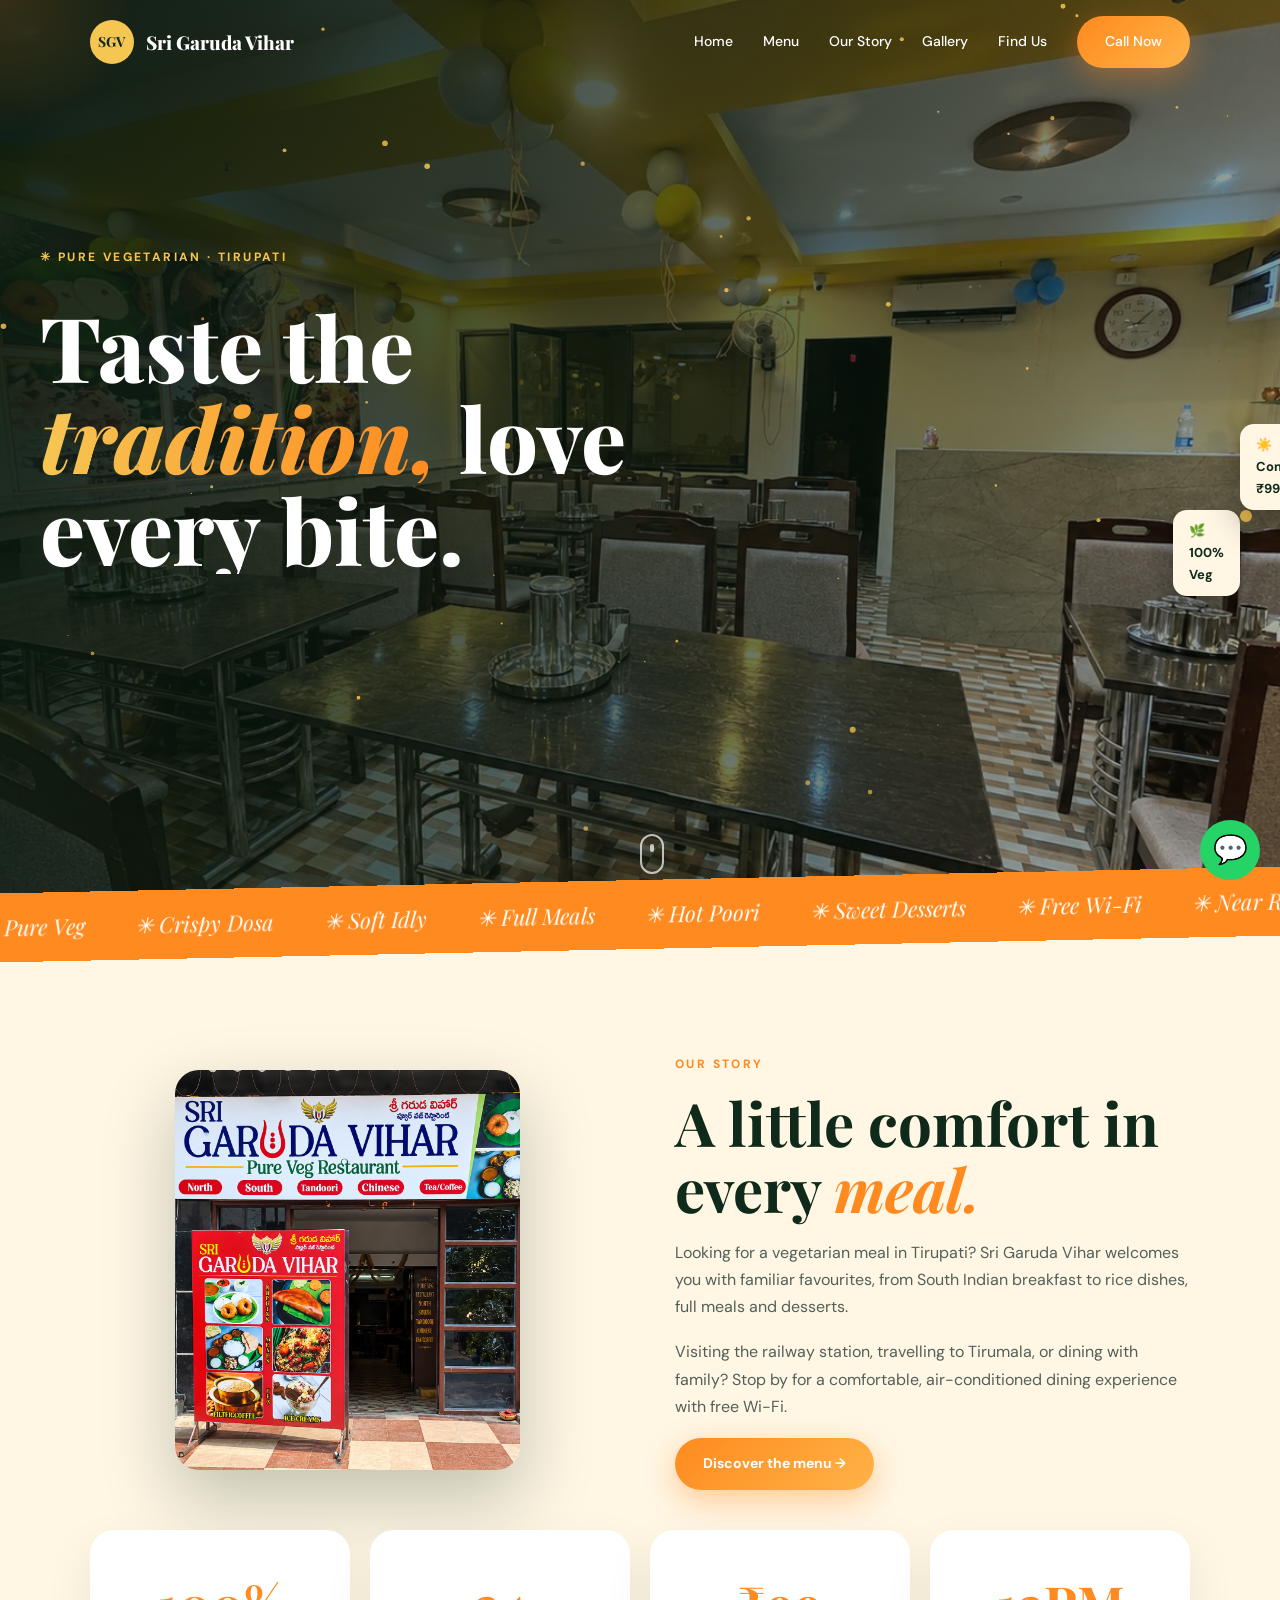
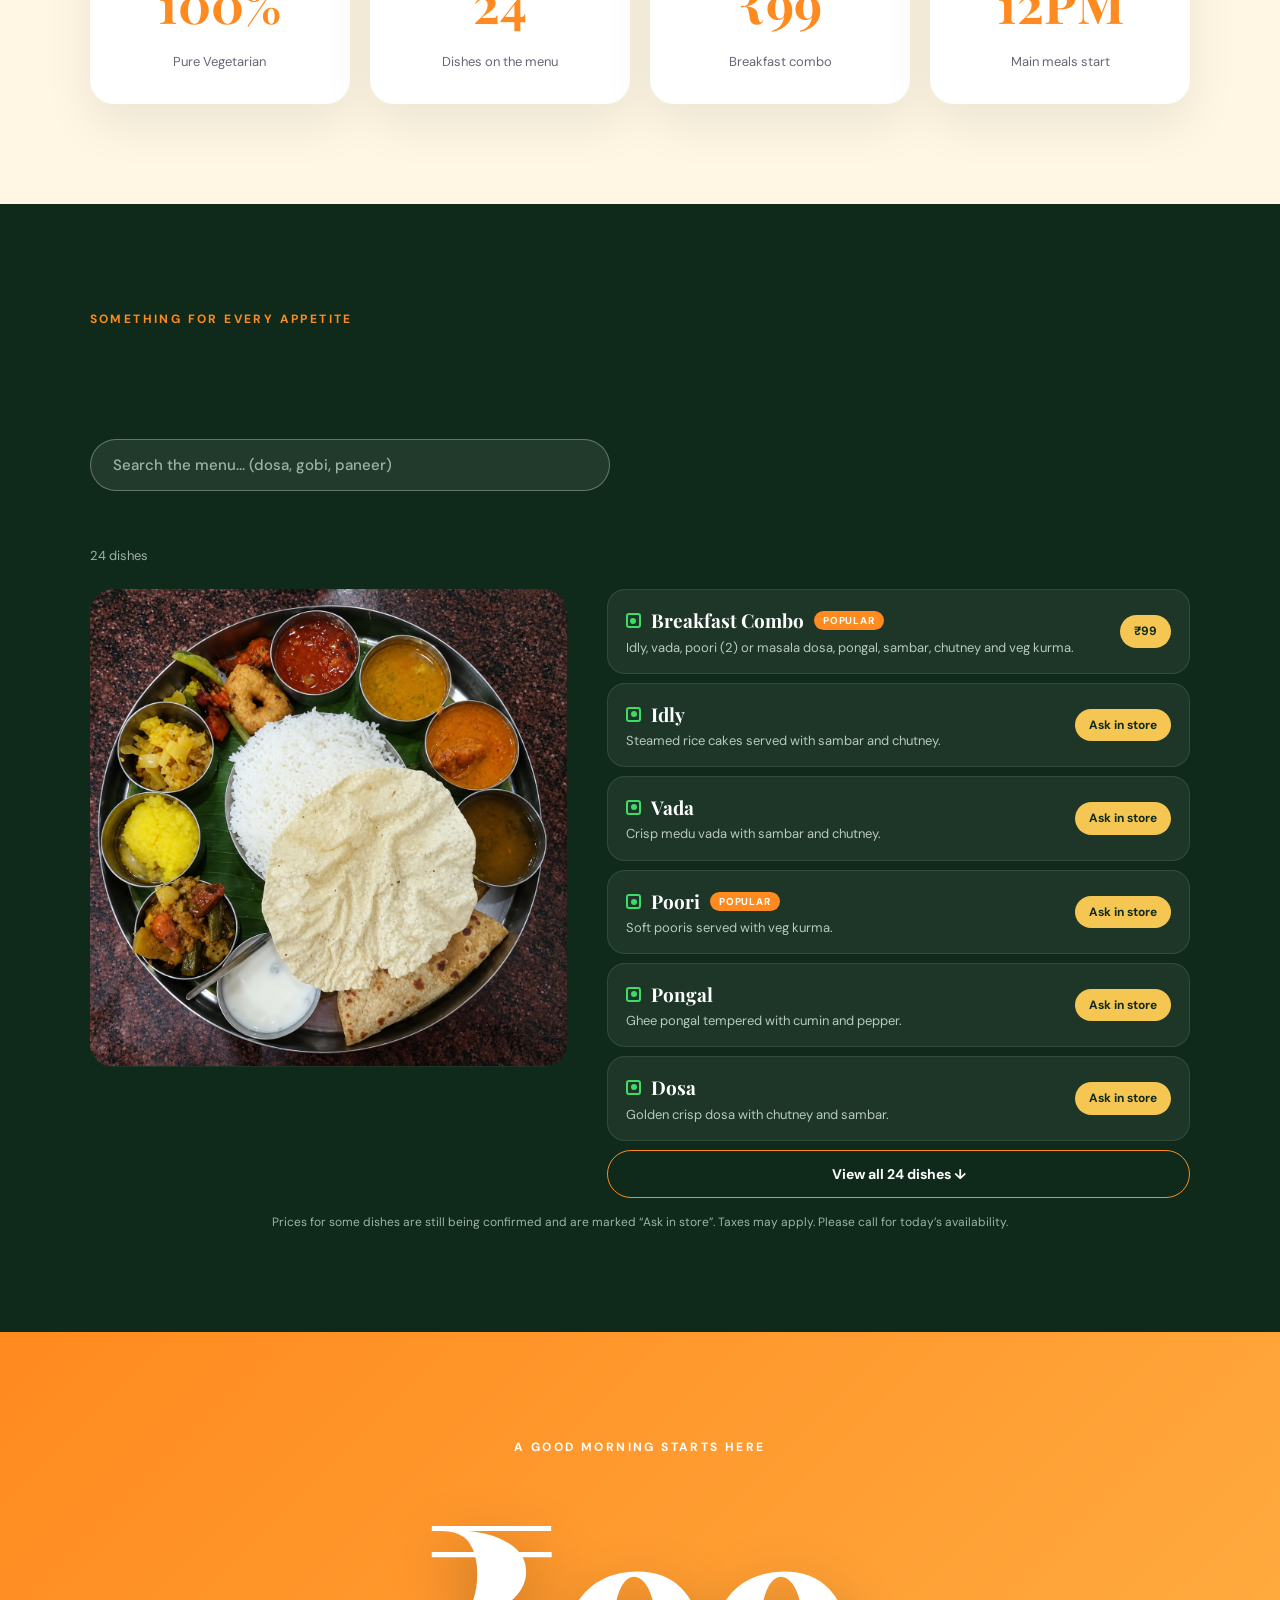
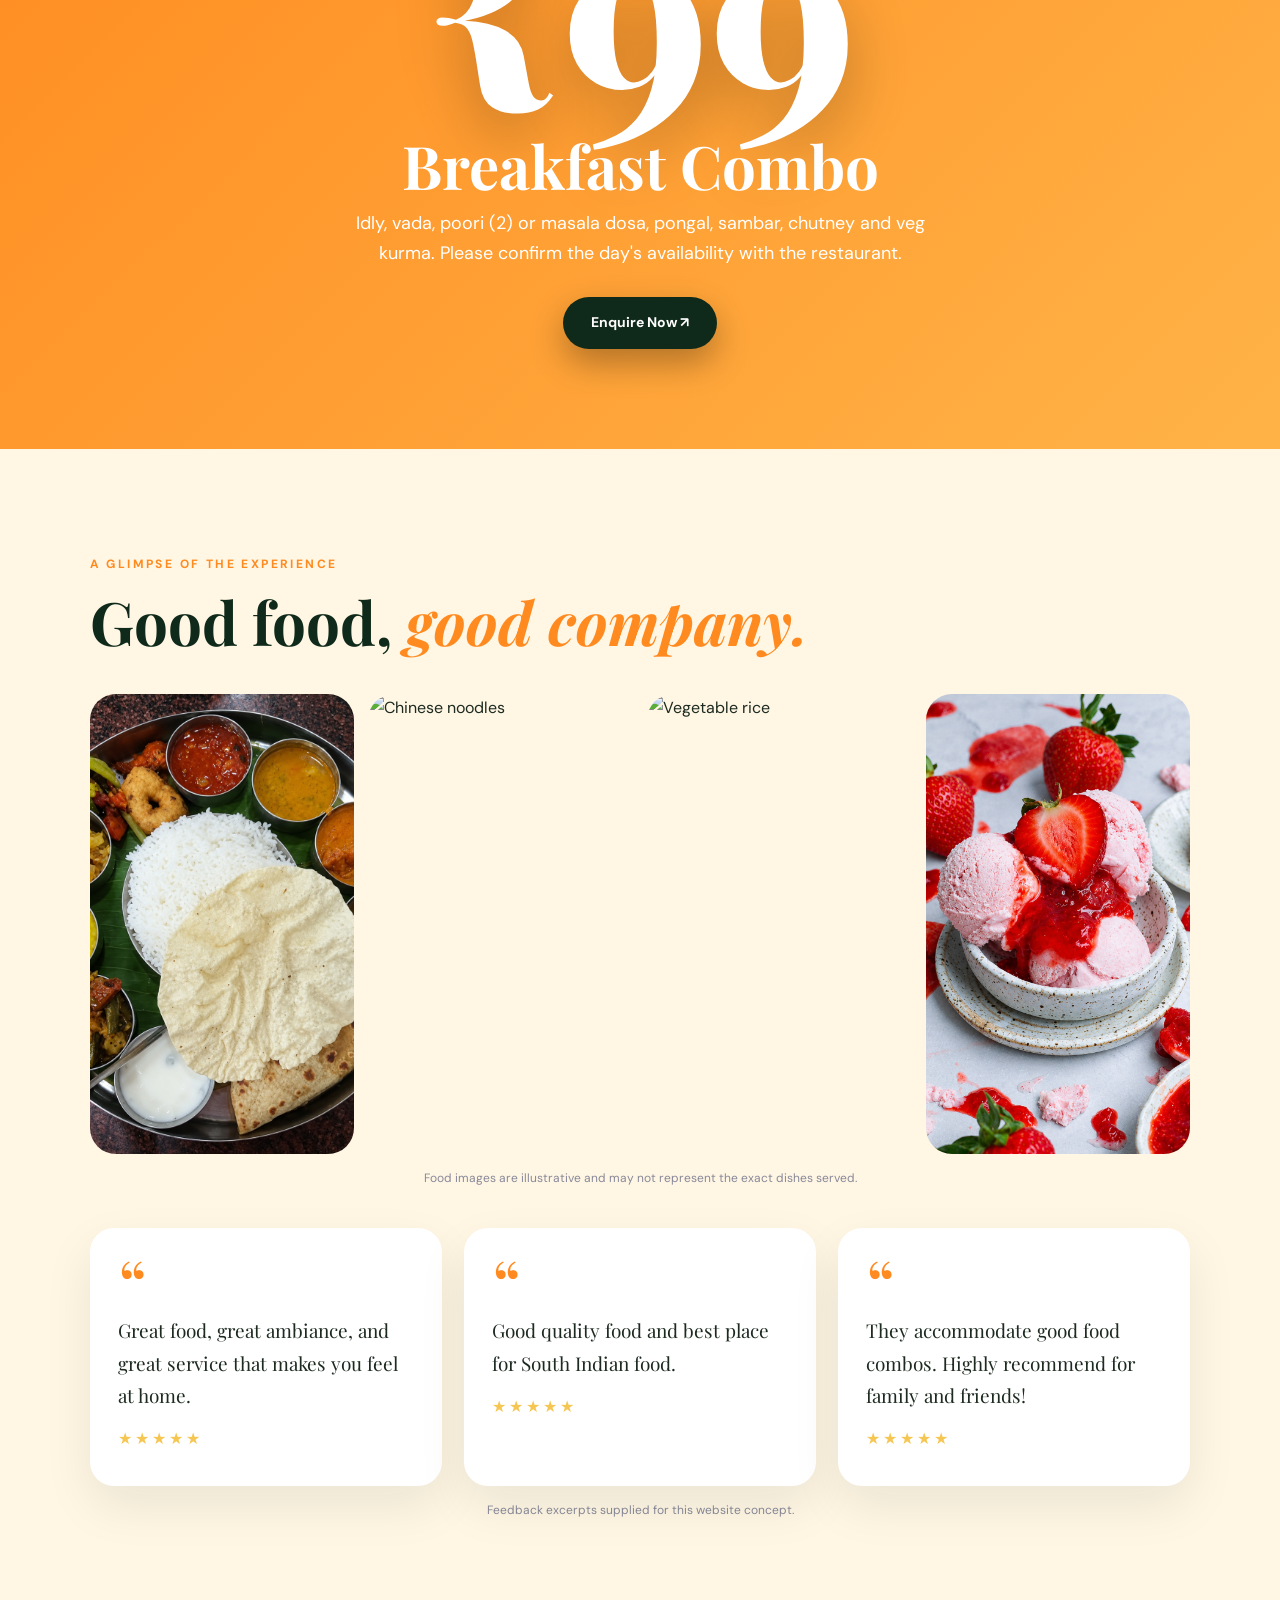
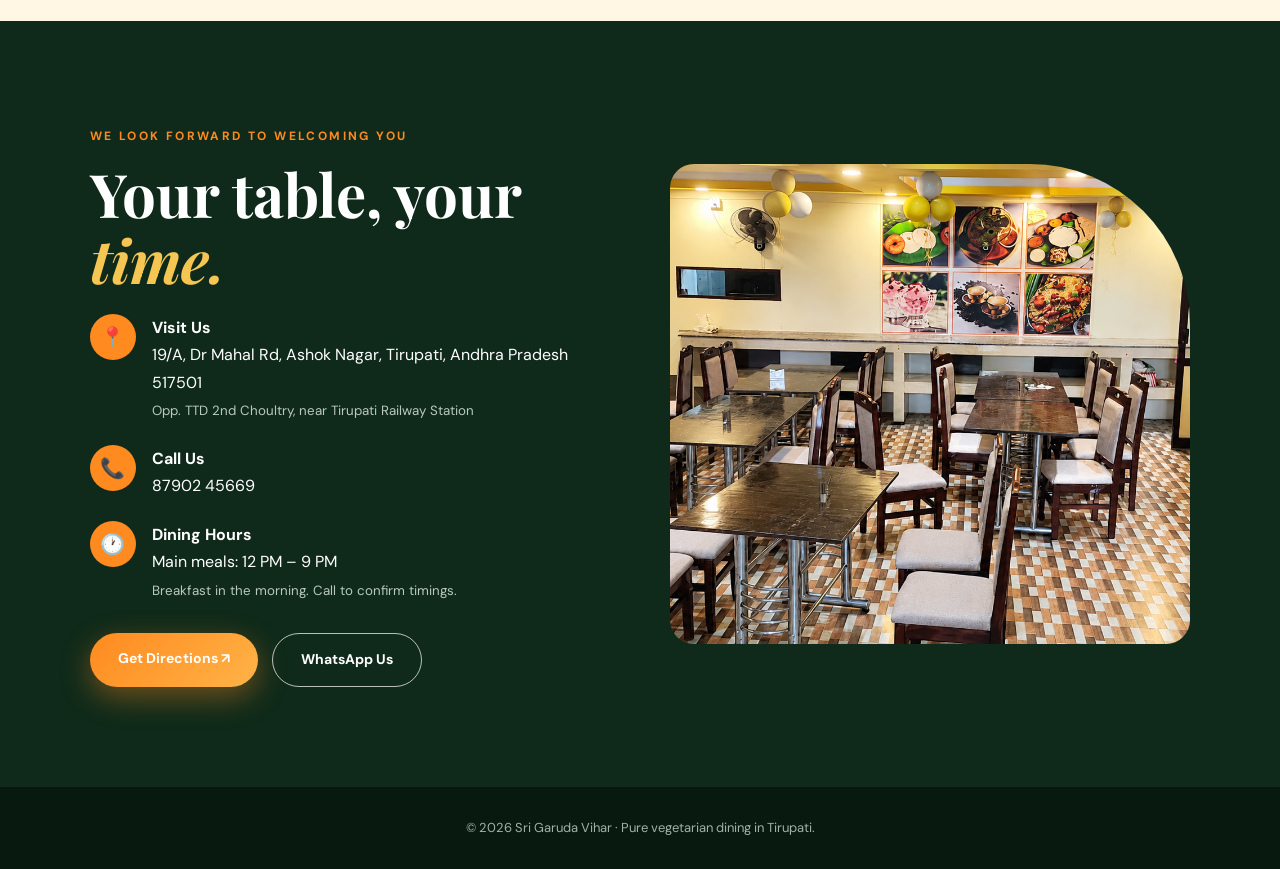
==== index.html @ dab98b39 "Add Sri Garuda Vihar website" ====
<!DOCTYPE html>
<html lang="en">
<head>
<meta charset="UTF-8">
<meta name="viewport" content="width=device-width, initial-scale=1.0">
<meta name="theme-color" content="#0f2a1a">
<title>Sri Garuda Vihar | Pure Veg Restaurant in Tirupati</title>
<meta name="description" content="Sri Garuda Vihar, a pure vegetarian restaurant near Tirupati Railway Station. South Indian breakfast, meals, rice, Chinese dishes and desserts.">
<link rel="preconnect" href="https://fonts.googleapis.com">
<link rel="preconnect" href="https://fonts.gstatic.com" crossorigin>
<link href="https://fonts.googleapis.com/css2?family=DM+Sans:wght@400;500;700&family=Playfair+Display:ital,wght@0,600;0,800;1,600&display=swap" rel="stylesheet">
<style>
:root{--g:#0f2a1a;--g2:#1b4a2e;--s:#ff8a1f;--gold:#f6c653;--cream:#fff6e4;--ink:#1d2a20;--serif:"Playfair Display",Georgia,serif;--sans:"DM Sans",Arial,sans-serif}
*{box-sizing:border-box;margin:0}
html{scroll-behavior:smooth}
body{font-family:var(--sans);color:var(--ink);background:var(--cream);line-height:1.7;overflow-x:hidden}
img{display:block;width:100%;height:100%;object-fit:cover}
a{color:inherit;text-decoration:none}
section{padding:100px 7%}
.wrap{max-width:1200px;margin:auto}
h2{font-family:var(--serif);font-size:clamp(34px,5vw,60px);line-height:1.1;color:var(--g)}
h2 i{color:var(--s)}
.tag{display:inline-block;color:var(--s);font-weight:700;letter-spacing:.2em;font-size:12px;text-transform:uppercase;margin-bottom:14px}

/* preloader */
#pre{position:fixed;inset:0;z-index:9999;background:var(--g);display:grid;place-items:center;transition:transform .9s cubic-bezier(.7,0,.2,1)}
#pre.go{transform:translateY(-100%)}
.pre-in{text-align:center;color:var(--cream)}
.pre-mark{width:110px;height:110px;margin:auto;border-radius:50%;border:2px solid var(--gold);display:grid;place-items:center;font-family:var(--serif);font-size:34px;color:var(--gold);animation:spin-in 1.4s ease both}
.pre-in p{margin-top:18px;letter-spacing:.3em;font-size:12px;animation:up 1s .5s both}
@keyframes spin-in{from{transform:rotate(-200deg) scale(.2);opacity:0}}
@keyframes up{from{opacity:0;transform:translateY(20px)}}

/* progress, cursor glow */
#bar{position:fixed;top:0;left:0;height:4px;width:0;z-index:999;background:linear-gradient(90deg,var(--s),var(--gold))}
#glow{position:fixed;width:300px;height:300px;border-radius:50%;pointer-events:none;z-index:1;background:radial-gradient(circle,rgba(255,138,31,.16),transparent 65%);transform:translate(-50%,-50%);transition:opacity .3s}

/* nav */
nav{position:fixed;top:0;left:0;right:0;z-index:100;display:flex;justify-content:space-between;align-items:center;padding:16px 7%;transition:.4s}
nav.sc{background:rgba(15,42,26,.88);backdrop-filter:blur(16px);padding:10px 7%}
.logo{display:flex;align-items:center;gap:12px;color:#fff;font-family:var(--serif);font-weight:800;font-size:19px}
.logo b{width:44px;height:44px;border-radius:50%;background:var(--gold);color:var(--g);display:grid;place-items:center;font-size:14px}
.links{display:flex;gap:30px;align-items:center}
.links a{color:#fff;font-size:14px;font-weight:500;position:relative}
.links a:not(.cta)::after{content:"";position:absolute;left:0;bottom:-4px;height:2px;width:0;background:var(--gold);transition:.3s}
.links a:hover::after{width:100%}
.cta,.btn{display:inline-block;padding:14px 28px;border-radius:999px;background:linear-gradient(135deg,var(--s),#ffb347);color:#fff!important;font-weight:700;font-size:14px;box-shadow:0 10px 30px rgba(255,138,31,.4);transition:.3s}
.cta:hover,.btn:hover{transform:translateY(-3px) scale(1.04)}
.btn.o{background:transparent;border:1.5px solid rgba(255,255,255,.7);box-shadow:none}
#burger{display:none;background:none;border:0;color:#fff;font-size:28px;cursor:pointer}

/* hero */
.hero{position:relative;min-height:100vh;display:flex;align-items:center;padding-top:120px;color:#fff;overflow:hidden;background:url("images/hero2.jpg") center/cover;animation:zoom 24s ease-in-out infinite alternate}
@keyframes zoom{to{background-size:118%}}
.hero::before{content:"";position:absolute;inset:0;background:linear-gradient(105deg,rgba(8,24,14,.95),rgba(8,24,14,.6) 60%,rgba(8,24,14,.3))}
#sparks{position:absolute;inset:0;width:100%;height:100%}
.hero .wrap{position:relative;display:grid;grid-template-columns:1.2fr .8fr;gap:40px;align-items:center;width:100%}
.hero h1{font-family:var(--serif);font-size:clamp(46px,7vw,98px);line-height:1.02;font-weight:800;margin:18px 0 24px}
.hero h1 .w{display:inline-block;overflow:hidden;vertical-align:bottom}
.hero h1 .w span{display:inline-block;transform:translateY(110%);animation:rise .9s cubic-bezier(.2,.8,.2,1) forwards}
.hero h1 em{font-style:italic;background:linear-gradient(90deg,var(--gold),var(--s),var(--gold));background-size:200%;-webkit-background-clip:text;background-clip:text;color:transparent;animation:shim 4s linear infinite}
@keyframes rise{to{transform:none}}
@keyframes shim{to{background-position:200%}}
.hero p.d{max-width:520px;color:rgba(255,255,255,.88);font-size:18px;margin-bottom:34px;opacity:0;animation:up 1s 1.4s forwards}
.acts{display:flex;gap:14px;flex-wrap:wrap;opacity:0;animation:up 1s 1.7s forwards}
.plate{position:relative;aspect-ratio:1;max-width:420px;margin-left:auto;transition:transform .2s}
.plate .ph{position:absolute;inset:8%;border-radius:50%;overflow:hidden;border:6px solid var(--gold);box-shadow:0 40px 90px rgba(0,0,0,.55);animation:float 6s ease-in-out infinite}
.plate svg{position:absolute;inset:0;width:100%;height:100%;animation:rot 22s linear infinite}
.plate text{fill:var(--gold);font-size:11.5px;letter-spacing:4px;font-weight:700}
@keyframes rot{to{transform:rotate(360deg)}}
@keyframes float{50%{transform:translateY(-18px)}}
.chip{position:absolute;background:var(--cream);color:var(--g);padding:10px 16px;border-radius:14px;font-weight:700;font-size:13px;box-shadow:0 14px 34px rgba(0,0,0,.35);animation:float 5s ease-in-out infinite}
.scroll{position:absolute;bottom:26px;left:50%;width:24px;height:40px;border:2px solid #fff;border-radius:14px;opacity:.7}
.scroll::after{content:"";position:absolute;left:50%;top:8px;width:4px;height:8px;margin-left:-2px;border-radius:2px;background:#fff;animation:sd 1.6s infinite}
@keyframes sd{to{transform:translateY(14px);opacity:0}}

/* marquee */
.mq{background:var(--s);color:#fff;overflow:hidden;white-space:nowrap;padding:16px 0;font-family:var(--serif);font-style:italic;font-size:22px;transform:rotate(-1.2deg);margin:-20px -20px 0;position:relative;z-index:3}
.mq div{display:inline-flex;gap:50px;animation:mq 26s linear infinite}
@keyframes mq{to{transform:translateX(-50%)}}

/* reveal */
.rv{opacity:0;transform:translateY(50px);transition:1s cubic-bezier(.2,.7,.2,1)}
.rv.in{opacity:1;transform:none}

/* stats */
.stats{display:grid;grid-template-columns:repeat(4,1fr);gap:20px;margin-top:40px;text-align:center}
.stat{padding:30px 10px;border-radius:24px;background:#fff;box-shadow:0 20px 50px rgba(15,42,26,.08)}
.stat b{font-family:var(--serif);font-size:clamp(34px,4vw,52px);color:var(--s);display:block}
.stat span{font-size:13px;color:#667}

/* about */
.about{display:grid;grid-template-columns:1fr 1fr;gap:70px;align-items:center}
.about .im{height:auto!important;width:fit-content;max-width:100%;justify-self:center;border-radius:24px;overflow:hidden;box-shadow:0 30px 70px rgba(15,42,26,.25)}
.about .im img{width:auto!important;height:auto!important;max-width:100%;max-height:400px;object-fit:contain}
.about p{margin:18px 0;color:#53605a}

/* menu */
.menu{background:var(--g);color:#fff}
.menu h2{color:#fff}
.tabs{display:flex;gap:10px;flex-wrap:wrap;margin:34px 0}
.tabs button{padding:12px 22px;border-radius:999px;border:1.5px solid rgba(255,255,255,.3);background:transparent;color:#fff;font:600 14px var(--sans);cursor:pointer;transition:.3s}
.tabs button.on,.tabs button:hover{background:var(--s);border-color:var(--s)}
.mgrid{display:grid;grid-template-columns:.9fr 1.1fr;gap:40px;align-items:start}
.mimg{aspect-ratio:4/3;height:auto;border-radius:24px;overflow:hidden;position:sticky;top:100px}
.mimg img{animation:zin 1s both}
@keyframes zin{from{transform:scale(1.25);opacity:0}}
.dish{display:flex;justify-content:space-between;gap:16px;align-items:center;padding:18px 20px;margin-bottom:12px;border-radius:18px;background:rgba(255,255,255,.06);border:1px solid rgba(255,255,255,.1);opacity:0;animation:slide .6s forwards;transition:.3s}
.dish:hover{background:rgba(255,138,31,.18);transform:translateX(10px);border-color:var(--s)}
.dish h3{font-family:var(--serif);font-size:19px;display:flex;align-items:center;gap:10px}
.dish p{font-size:13px;color:#b9c9be}
.vb{width:15px;height:15px;border:2px solid #3ddc65;border-radius:3px;display:grid;place-items:center;flex:none}
.vb::after{content:"";width:6px;height:6px;border-radius:50%;background:#3ddc65}
.pr{padding:6px 14px;border-radius:999px;background:var(--gold);color:var(--g);font-size:12px;font-weight:700;white-space:nowrap}
@keyframes slide{from{opacity:0;transform:translateX(40px)}to{opacity:1;transform:none}}

.srch{width:100%;max-width:520px;margin-top:30px;padding:15px 22px;border-radius:999px;border:1.5px solid rgba(255,255,255,.3);background:rgba(255,255,255,.08);color:#fff;font:500 15px var(--sans);outline:0;transition:.3s}
.srch:focus{border-color:var(--s);background:rgba(255,255,255,.14)}
.srch::placeholder{color:#9fb3a5}
.cnt{font-size:13px;color:#9fb3a5;margin:-14px 0 22px}
.pop{font:700 10px var(--sans);letter-spacing:.08em;text-transform:uppercase;background:var(--s);color:#fff;padding:3px 9px;border-radius:999px}
.empty{padding:30px;text-align:center;color:#b9c9be}
/* combo */
.combo{text-align:center;background:linear-gradient(135deg,var(--s),#ffb347);color:#fff;position:relative;overflow:hidden}
.combo .big{font-family:var(--serif);font-size:clamp(110px,22vw,260px);font-weight:800;line-height:1;text-shadow:0 20px 60px rgba(0,0,0,.25);animation:pul 2.4s ease-in-out infinite}
@keyframes pul{50%{transform:scale(1.07) rotate(-2deg)}}
.combo p{max-width:620px;margin:10px auto 28px;font-size:18px}
.combo .btn{background:var(--g);box-shadow:0 14px 34px rgba(0,0,0,.3)}

/* gallery accordion */
.gal{display:flex;gap:14px;height:460px;margin-top:40px}
.gal div{flex:1;border-radius:26px;overflow:hidden;transition:flex .8s cubic-bezier(.2,.7,.2,1)}
.gal div:hover{flex:4}
.gal img{transition:transform .8s}
.gal div:hover img{transform:scale(1.08)}
.note{font-size:12px;color:#889;margin-top:14px;text-align:center}

/* reviews */
.rev{display:grid;grid-template-columns:repeat(3,1fr);gap:22px;margin-top:40px}
.rc{background:#fff;padding:34px 28px;border-radius:24px;box-shadow:0 20px 50px rgba(15,42,26,.08);transition:.3s;transform-style:preserve-3d}
.rc q{font-family:var(--serif);font-size:19px;display:block;quotes:none}
.rc:before{content:"“";font-family:var(--serif);font-size:70px;line-height:.6;color:var(--s);display:block;margin-bottom:10px}
.stars{color:var(--gold);margin-top:14px;letter-spacing:3px}

/* contact */
.contact{background:var(--g);color:#fff;display:grid;grid-template-columns:1fr 1fr;gap:60px;align-items:center}
.contact h2{color:#fff}
.ci{display:flex;gap:16px;margin-top:22px}
.ci b{width:46px;height:46px;border-radius:50%;background:var(--s);display:grid;place-items:center;flex:none;font-size:20px}
.ci small{color:#b9c9be}
.cimg{height:480px;border-radius:24px 160px 24px 24px;overflow:hidden}

footer{background:#081a10;color:#9fb3a5;text-align:center;padding:30px;font-size:13px}
.wa{position:fixed;right:20px;bottom:20px;z-index:90;width:60px;height:60px;border-radius:50%;background:#25d366;display:grid;place-items:center;font-size:28px;animation:ring 2.4s infinite}
@keyframes ring{0%{box-shadow:0 0 0 0 rgba(37,211,102,.6)}100%{box-shadow:0 0 0 24px rgba(37,211,102,0)}}

@media(max-width:860px){
section{padding:70px 6%}
.links{position:fixed;inset:0;background:var(--g);flex-direction:column;justify-content:center;gap:26px;transform:translateX(100%);transition:.5s}
.links.open{transform:none}.links a{font-size:22px}
#burger{display:block;z-index:101}
.hero .wrap,.about,.mgrid,.contact{grid-template-columns:1fr}
.plate{max-width:300px;margin:20px auto 0}
.stats{grid-template-columns:1fr 1fr}.rev{grid-template-columns:1fr}
.mimg{position:static;height:auto}
.gal{height:auto;flex-direction:column}.gal div{height:130px;flex:none}.gal div:hover{height:260px;flex:none}
.about .im{height:340px}.cimg{height:320px}
}
@media(prefers-reduced-motion:reduce){*{animation-duration:.01ms!important;transition-duration:.01ms!important}}
@media(max-width:860px){
  .hero{
    background-size:cover!important;
    background-position:center!important;
    background-repeat:no-repeat!important;
    animation:none!important;
    min-height:92vh;
    padding:110px 6% 90px;
  }
  .hero .wrap{padding:0}
  .hero h1{font-size:clamp(40px,11.5vw,58px);line-height:1.08}
  .hero p.d{font-size:16px;margin-bottom:26px}
  .acts{flex-direction:column;align-items:stretch}
  .acts .btn{text-align:center}
  .plate,.scroll{display:none}
}
.mimg{aspect-ratio:auto!important;height:auto!important;background:rgba(255,255,255,.05)}
.mimg img{width:100%!important;height:auto!important;max-height:540px;object-fit:contain!important}
.dish{padding:14px 18px;margin-bottom:9px}
.morebtn{display:block;width:100%;margin-top:6px;padding:14px;border-radius:999px;border:1.5px solid var(--s);background:transparent;color:#fff;font:700 14px var(--sans);cursor:pointer;transition:.3s}
.morebtn:hover{background:var(--s)}
@media(hover:none){#glow{opacity:0}}
.rip{position:fixed;z-index:1;width:20px;height:20px;margin:-10px 0 0 -10px;border-radius:50%;border:2px solid var(--gold);pointer-events:none;animation:rip .8s ease-out forwards}
@keyframes rip{to{transform:scale(8);opacity:0}}
</style>
</head>
<body>

<div id="pre"><div class="pre-in"><div class="pre-mark">SGV</div><p>SRI GARUDA VIHAR</p></div></div>
<div id="bar"></div><div id="glow"></div>

<nav id="nav">
  <a class="logo" href="#home"><b>SGV</b>Sri Garuda Vihar</a>
  <div class="links" id="links">
    <a href="#home">Home</a><a href="#menu">Menu</a><a href="#about">Our Story</a><a href="#gallery">Gallery</a><a href="#contact">Find Us</a>
    <a class="cta" href="tel:+918790245669">Call Now</a>
  </div>
  <button id="burger" aria-label="Menu">☰</button>
</nav>

<header class="hero" id="home">
  <canvas id="sparks"></canvas>
  <div class="wrap">
    <div>
      <span class="tag" style="color:var(--gold)">✳ Pure vegetarian · Tirupati</span>
      <h1 id="h1">Taste the <em>tradition,</em> love every bite.</h1>
      <p class="d">From crispy dosas and soft idlis to full meals and sweet desserts, a warm South Indian welcome near Tirupati Railway Station.</p>
      <div class="acts"><a class="btn" href="#menu">Explore Menu ↗</a><a class="btn o" href="#contact">Visit Us</a></div>
    </div>
    <div class="plate" id="plate">
      <svg viewBox="0 0 200 200"><defs><path id="c" d="M100,100 m-92,0 a92,92 0 1,1 184,0 a92,92 0 1,1 -184,0"/></defs><text><textPath href="#c">PURE VEG • SOUTH INDIAN • PURE VEG • FAMILY DINING •</textPath></text></svg>
      <div class="ph"><img src="https://images.unsplash.com/photo-1546833999-b9f581a1996d?auto=format&fit=crop&w=800&q=85" alt="Vegetarian thali"></div>
      <span class="chip" style="top:6%;right:-4%">🌿 100% Veg</span>
      <span class="chip" style="bottom:10%;left:-6%;animation-delay:-2s">☀️ Combo ₹99</span>
    </div>
  </div>
  <div class="scroll"></div>
</header>

<div class="mq"><div id="mq"></div></div>

<section id="about">
  <div class="wrap">
    <div class="about rv">
      <div class="im"><img src="images/our.jpg" alt="Sri Garuda Vihar interior" onerror="this.src='https://images.unsplash.com/photo-1589301760014-d929f3979dbc?auto=format&fit=crop&w=1000&q=85'"></div>
      <div>
        <span class="tag">Our story</span>
        <h2>A little comfort in every <i>meal.</i></h2>
        <p>Looking for a vegetarian meal in Tirupati? Sri Garuda Vihar welcomes you with familiar favourites, from South Indian breakfast to rice dishes, full meals and desserts.</p>
        <p>Visiting the railway station, travelling to Tirumala, or dining with family? Stop by for a comfortable, air-conditioned dining experience with free Wi-Fi.</p>
        <a class="btn" href="#menu">Discover the menu →</a>
      </div>
    </div>
    <div class="stats rv">
      <div class="stat"><b data-n="100" data-s="%">0</b><span>Pure Vegetarian</span></div>
      <div class="stat"><b data-n="24">0</b><span>Dishes on the menu</span></div>
      <div class="stat"><b data-n="99" data-p="₹">0</b><span>Breakfast combo</span></div>
      <div class="stat"><b data-n="12" data-s="PM">0</b><span>Main meals start</span></div>
    </div>
  </div>
</section>

<section class="menu" id="menu">
  <div class="wrap">
    <span class="tag">Something for every appetite</span>
    <h2 class="rv">Find your next <i>favourite.</i></h2>
    <input id="q" class="srch" type="search" placeholder="Search the menu... (dosa, gobi, paneer)" aria-label="Search the menu">
    <div class="tabs" id="tabs"></div>
    <p class="cnt" id="cnt"></p>
    <div class="mgrid">
      <div class="mimg" id="mimg"></div>
      <div id="dishes"></div>
    </div>
    <p class="note" style="color:#9fb3a5">Prices for some dishes are still being confirmed and are marked “Ask in store”. Taxes may apply. Please call for today’s availability.</p>
  </div>
</section>

<section class="combo" id="breakfast">
  <span class="tag" style="color:#fff">A good morning starts here</span>
  <div class="big">₹99</div>
  <h2 style="color:#fff">Breakfast Combo</h2>
  <p>Idly, vada, poori (2) or masala dosa, pongal, sambar, chutney and veg kurma. Please confirm the day's availability with the restaurant.</p>
  <a class="btn" href="tel:+918790245669">Enquire Now ↗</a>
</section>

<section id="gallery">
  <div class="wrap">
    <span class="tag">A glimpse of the experience</span>
    <h2 class="rv">Good food, <i>good company.</i></h2>

<div class="gal rv">
  <div><img src="images/meal.jpg" alt="Meals and thali" loading="lazy"></div>
  <div><img src="images/chinese.jpg" alt="Chinese noodles" loading="lazy" onerror="this.onerror=null;this.src='https://images.unsplash.com/photo-1585032226651-759b368d7246?auto=format&fit=crop&w=900&q=80'"></div>
  <div><img src="https://images.unsplash.com/photo-1603133872878-684f208fb84b?auto=format&fit=crop&w=900&q=80" alt="Vegetable rice" loading="lazy"></div>
  <div><img src="images/dessert.jpg" alt="Desserts" loading="lazy"></div>
</div>
    
    <p class="note">Food images are illustrative and may not represent the exact dishes served.</p>
    <div class="rev">
      <div class="rc rv"><q>Great food, great ambiance, and great service that makes you feel at home.</q><div class="stars">★★★★★</div></div>
      <div class="rc rv"><q>Good quality food and best place for South Indian food.</q><div class="stars">★★★★★</div></div>
      <div class="rc rv"><q>They accommodate good food combos. Highly recommend for family and friends!</q><div class="stars">★★★★★</div></div>
    </div>
    <p class="note">Feedback excerpts supplied for this website concept.</p>
  </div>
</section>

<section class="contact" id="contact">
  <div class="rv">
    <span class="tag">We look forward to welcoming you</span>
    <h2>Your table, your <i style="color:var(--gold)">time.</i></h2>
    <div class="ci"><b>📍</b><div><strong>Visit Us</strong><br>19/A, Dr Mahal Rd, Ashok Nagar, Tirupati, Andhra Pradesh 517501<br><small>Opp. TTD 2nd Choultry, near Tirupati Railway Station</small></div></div>
    <div class="ci"><b>📞</b><div><strong>Call Us</strong><br><a href="tel:+918790245669">87902 45669</a></div></div>
    <div class="ci"><b>🕐</b><div><strong>Dining Hours</strong><br>Main meals: 12 PM – 9 PM<br><small>Breakfast in the morning. Call to confirm timings.</small></div></div>
    <div class="acts" style="margin-top:30px;opacity:1;animation:none">
      <a class="btn" href="https://maps.app.goo.gl/s8iuKxiRdjw8tdww9" target="_blank" rel="noopener">Get Directions ↗</a>
      <a class="btn o" href="https://wa.me/918790245669?text=Hello%20Sri%20Garuda%20Vihar%2C%20I%20would%20like%20to%20enquire%20about%20dining%2Freservation." target="_blank" rel="noopener">WhatsApp Us</a>
    </div>
  </div>
  <div class="cimg rv"><img src="images/rest.jpg" alt="Inside Sri Garuda Vihar restaurant"></div>
</section>

<footer>© <span id="yr"></span> Sri Garuda Vihar · Pure vegetarian dining in Tirupati.</footer>
<a class="wa" href="https://wa.me/918790245669" target="_blank" rel="noopener" aria-label="WhatsApp">💬</a>

<script>
const $=s=>document.querySelector(s),$$=s=>[...document.querySelectorAll(s)];
$("#yr").textContent=new Date().getFullYear();

// preloader
addEventListener("load",()=>setTimeout(()=>$("#pre").classList.add("go"),1500));

// hero headline: split into rising words
const h=$("#h1");let i=0;
h.innerHTML=h.innerHTML.replace(/(<em>.*?<\/em>)|([^<>\s]+)/g,(m,em,w)=>{
  const d=(1.6+i++*.12)+"s";
  return `<span class="w"><span style="animation-delay:${d}">${em||w}</span></span> `;
});

// marquee
const mt=["Pure Veg","Crispy Dosa","Soft Idly","Full Meals","Hot Poori","Sweet Desserts","Free Wi-Fi","Near Railway Station"].map(t=>`<span>✳ ${t}</span>`).join("");
$("#mq").innerHTML=mt+mt;

// nav, progress, burger
addEventListener("scroll",()=>{
  $("#nav").classList.toggle("sc",scrollY>50);
  const m=document.documentElement.scrollHeight-innerHeight;
  $("#bar").style.width=(scrollY/m*100)+"%";
},{passive:true});
$("#burger").onclick=()=>$("#links").classList.toggle("open");
$$("#links a").forEach(a=>a.onclick=()=>$("#links").classList.remove("open"));

// cursor glow + plate parallax
addEventListener("mousemove",e=>{
  const g=$("#glow");g.style.left=e.clientX+"px";g.style.top=e.clientY+"px";
  const p=$("#plate");if(p)p.style.transform=`translate(${(e.clientX/innerWidth-.5)*-24}px,${(e.clientY/innerHeight-.5)*-24}px)`;
});

// reveal + counters
const io=new IntersectionObserver(es=>es.forEach(e=>{
  if(!e.isIntersecting)return;
  e.target.classList.add("in");io.unobserve(e.target);
  e.target.querySelectorAll("[data-n]").forEach(c=>{
    const n=+c.dataset.n,t0=performance.now();
    (function f(t){const k=Math.min((t-t0)/1500,1);
      c.textContent=(c.dataset.p||"")+Math.round(n*(1-Math.pow(1-k,3)))+(c.dataset.s||"");
      if(k<1)requestAnimationFrame(f)})(t0);
  });
}),{threshold:.15});
$$(".rv").forEach((el,i)=>{el.style.transitionDelay=(i%3)*.1+"s";io.observe(el)});

// 3D tilt on review cards
$$(".rc").forEach(c=>{
  c.onmousemove=e=>{const r=c.getBoundingClientRect(),x=(e.clientX-r.left)/r.width-.5,y=(e.clientY-r.top)/r.height-.5;
    c.style.transform=`perspective(700px) rotateY(${x*10}deg) rotateX(${-y*10}deg) translateY(-6px)`};
  c.onmouseleave=()=>c.style.transform="";
});

// golden sparks canvas
const cv=$("#sparks"),cx=cv.getContext("2d");let P=[];
function rs(){cv.width=cv.offsetWidth;cv.height=cv.offsetHeight}
rs();addEventListener("resize",rs);
for(let k=0;k<45;k++)P.push({x:Math.random()*cv.width,y:Math.random()*cv.height,r:Math.random()*2.5+.5,v:Math.random()*.6+.2,a:Math.random()});
(function loop(){
  cx.clearRect(0,0,cv.width,cv.height);
  P.forEach(p=>{p.y-=p.v;p.a+=.02;if(p.y<-5){p.y=cv.height+5;p.x=Math.random()*cv.width}
    cx.beginPath();cx.arc(p.x,p.y,p.r,0,7);cx.fillStyle=`rgba(246,198,83,${.25+Math.abs(Math.sin(p.a))*.6})`;cx.fill()});
  requestAnimationFrame(loop);
})();

// MENU DATA  [name, description, price, popular]
const U="https://images.unsplash.com/photo-";
const M={
 "Breakfast Combo":{f:"breakfast",img:"1589301760014-d929f3979dbc",d:[["Breakfast Combo","Idly, vada, poori (2) or masala dosa, pongal, sambar, chutney and veg kurma.","₹99",1],["Idly","Steamed rice cakes served with sambar and chutney."],["Vada","Crisp medu vada with sambar and chutney."],["Poori","Soft pooris served with veg kurma.","",1],["Pongal","Ghee pongal tempered with cumin and pepper."]]},
 "Dosa":{f:"south-indian",img:"1668236543090-82eba5ee5976",d:[["Dosa","Golden crisp dosa with chutney and sambar."],["Masala Dosa","Crisp dosa filled with spiced potato masala.","",1]]},
 "Meals & Thali":{f:"meals-thali",img:"1546833999-b9f581a1996d",d:[["Veg Meals","Unlimited style vegetarian meals with rice, curries, sambar, rasam and curd.","",1],["Veg Thali","Complete vegetarian thali with curries, rice, chapati and sweet.","",1],["Chapati","Soft chapati served with curry."]]},
 "Rice":{f:"rice",img:"1512058564366-18510be2db19",d:[["Fried Rice","Vegetable fried rice tossed with fresh vegetables.","",1],["Jeera Rice","Fragrant basmati rice tempered with cumin."],["Gobi Fried Rice","Fried rice tossed with crisp cauliflower."],["Mushroom Rice","Rice cooked with mushroom and mild spices."],["Paneer Rice","Rice tossed with paneer cubes and spices."]]},
 "Chinese":{f:"chinese",img:"1585032226651-759b368d7246",d:[["Veg Noodles","Indo-Chinese noodles tossed with vegetables.","",1],["Gobi Noodles","Noodles tossed with crisp cauliflower."],["Gobi 65","Spicy deep-fried cauliflower starter.","",1],["Gobi Chilli","Cauliflower tossed in a spicy chilli sauce."],["Paneer Chilli","Paneer cubes tossed in a spicy chilli sauce.","",1],["Mushroom Chilli","Mushroom tossed in a spicy chilli sauce."]]},
 "Desserts":{f:"deserts",img:"1488477181946-6428a0291777",d:[["Apricot Delight","Chilled apricot dessert."],["Strawberry Malai","Creamy strawberry malai dessert."],["Fruits Cream","Fresh fruits in sweetened cream."]]}
};
let cat="All",qs="",more=false;
["All",...Object.keys(M)].forEach(k=>{
  const b=document.createElement("button");b.textContent=k;
  b.onclick=()=>{cat=k;more=false;show()}
});
$("#q").oninput=e=>{qs=e.target.value.trim().toLowerCase();if(qs)cat="All";show()};
function show(){
  $$("#tabs button").forEach(b=>b.classList.toggle("on",b.textContent===cat));
  const f=cat==="All"?"all":M[cat].f,img=cat==="All"?"1546833999-b9f581a1996d":M[cat].img;
  $("#mimg").innerHTML=`<img src="images/${f}.jpg" alt="${cat} (illustrative)" onerror="this.onerror=null;this.src='${U}${img}?auto=format&fit=crop&w=1000&q=85'">`;
  let list=[];(cat==="All"?Object.keys(M):[cat]).forEach(k=>M[k].d.forEach(x=>list.push([x[0],x[1],x[2]||"",x[3]||0,k])));
  if(qs)list=list.filter(x=>(x[0]+" "+x[1]+" "+x[4]).toLowerCase().includes(qs));
  const total=list.length;
  if(cat==="All"&&!qs&&!more&&total>6)list=list.slice(0,6);
  $("#cnt").textContent=total+(total===1?" dish":" dishes");
  $("#dishes").innerHTML=list.length?list.map((x,i)=>`<div class="dish" style="animation-delay:${Math.min(i,12)*.06}s"><div><h3><span class="vb"></span>${x[0]}${x[3]?' <span class="pop">Popular</span>':''}</h3><p>${x[1]}</p></div><span class="pr">${x[2]||"Ask in store"}</span></div>`).join(""):'<p class="empty">No dishes found. Try another word.</p>';
  if(cat==="All"&&!qs&&total>6)$("#dishes").insertAdjacentHTML("beforeend",`<button class="morebtn" onclick="more=!more;show()">${more?"Show less ↑":"View all "+total+" dishes ↓"}</button>`);
}
show();
// mobile touch glow + tap ripple
const gl=$("#glow");let gt;
function tg(e){const t=e.touches[0];gl.style.left=t.clientX+"px";gl.style.top=t.clientY+"px";gl.style.opacity=1;clearTimeout(gt)}
addEventListener("touchstart",e=>{tg(e);const r=document.createElement("span");r.className="rip";r.style.left=e.touches[0].clientX+"px";r.style.top=e.touches[0].clientY+"px";document.body.appendChild(r);setTimeout(()=>r.remove(),900)},{passive:true});
addEventListener("touchmove",tg,{passive:true});
addEventListener("touchend",()=>{gt=setTimeout(()=>gl.style.opacity=0,700)},{passive:true});
</script>
</body>
</html>
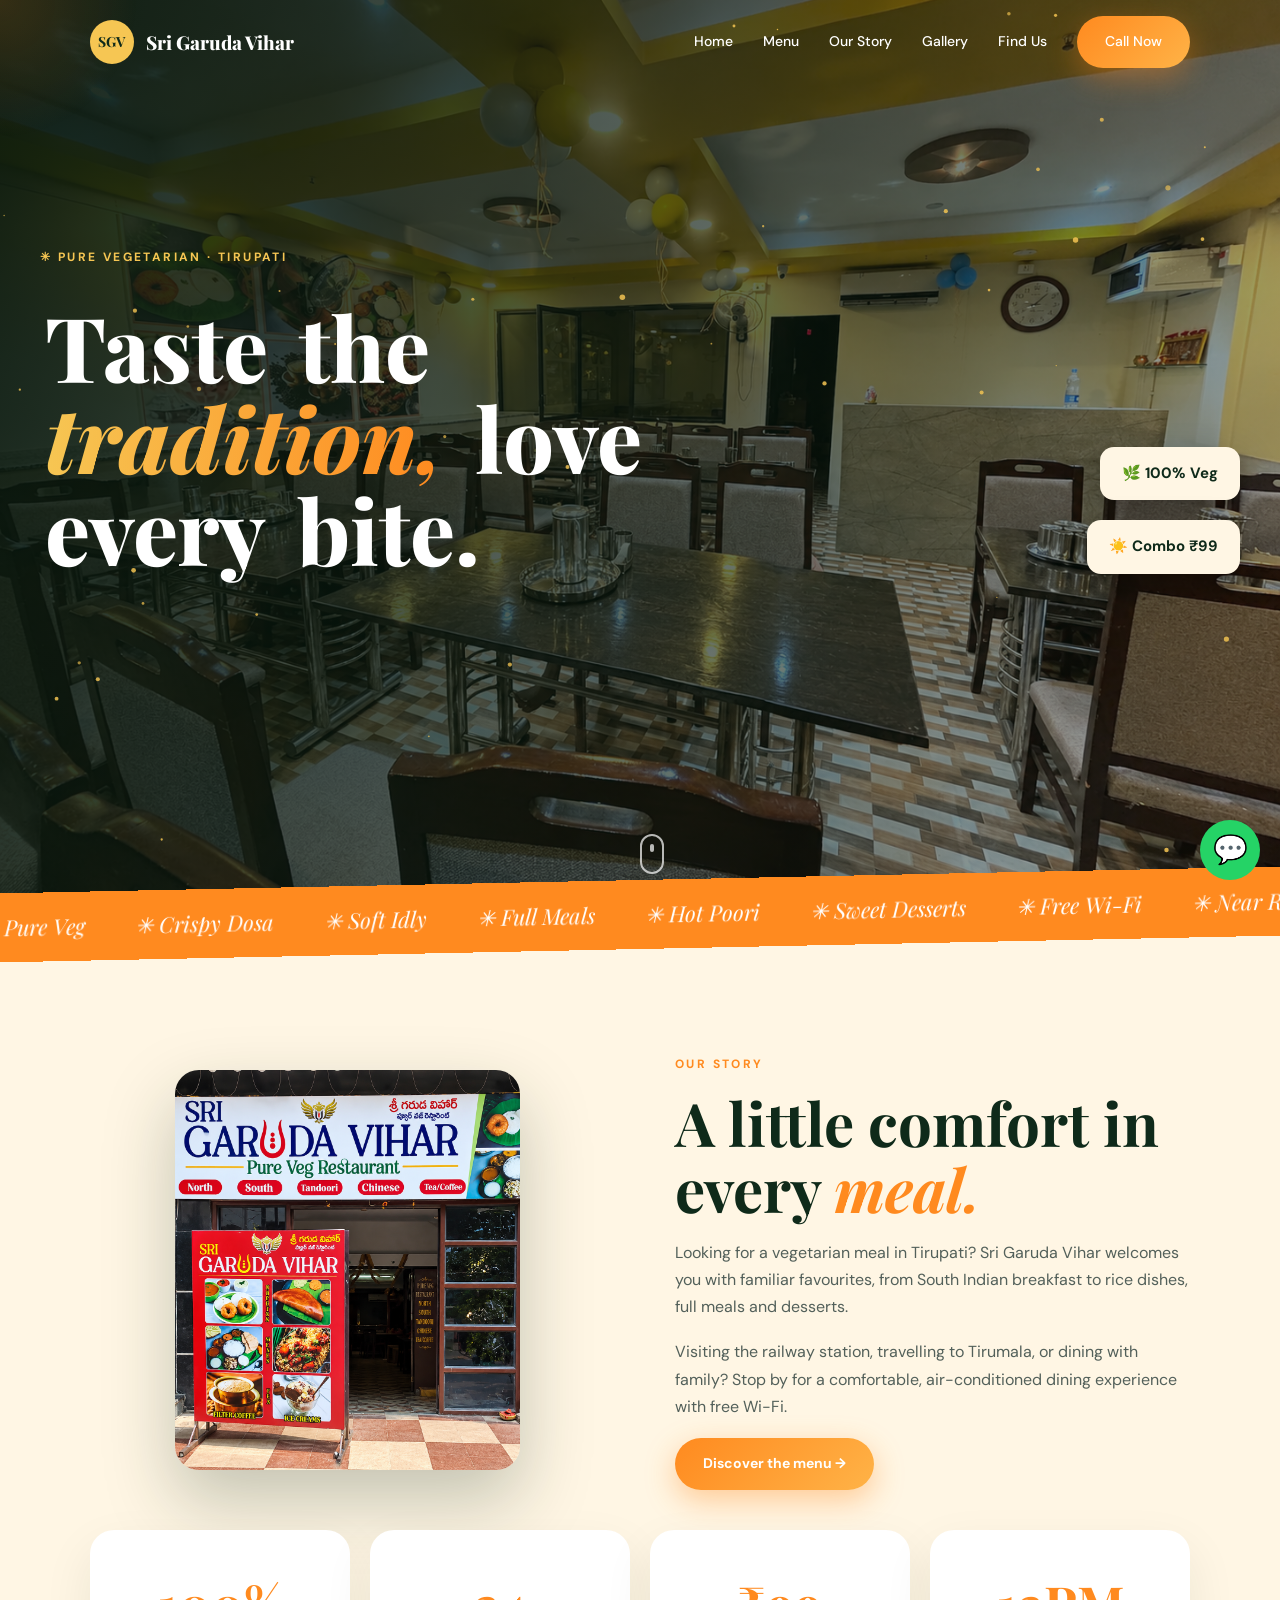
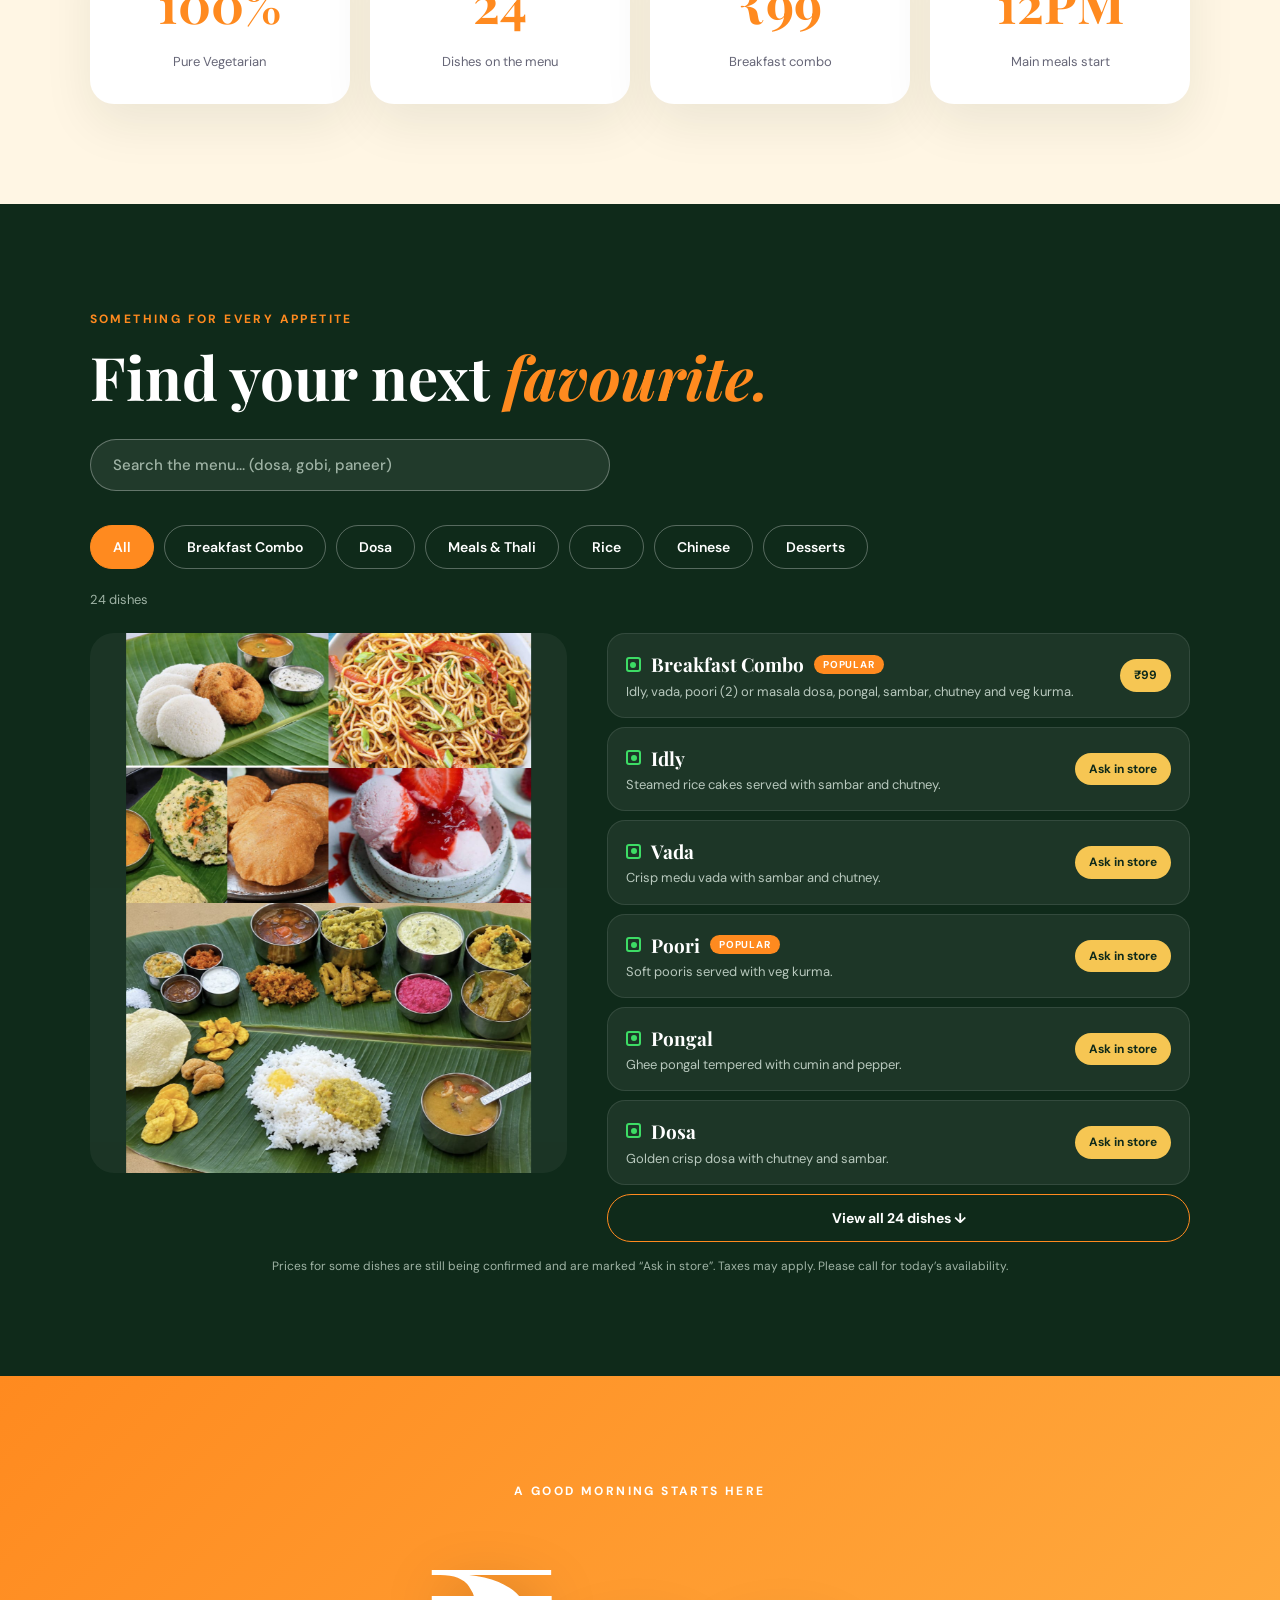
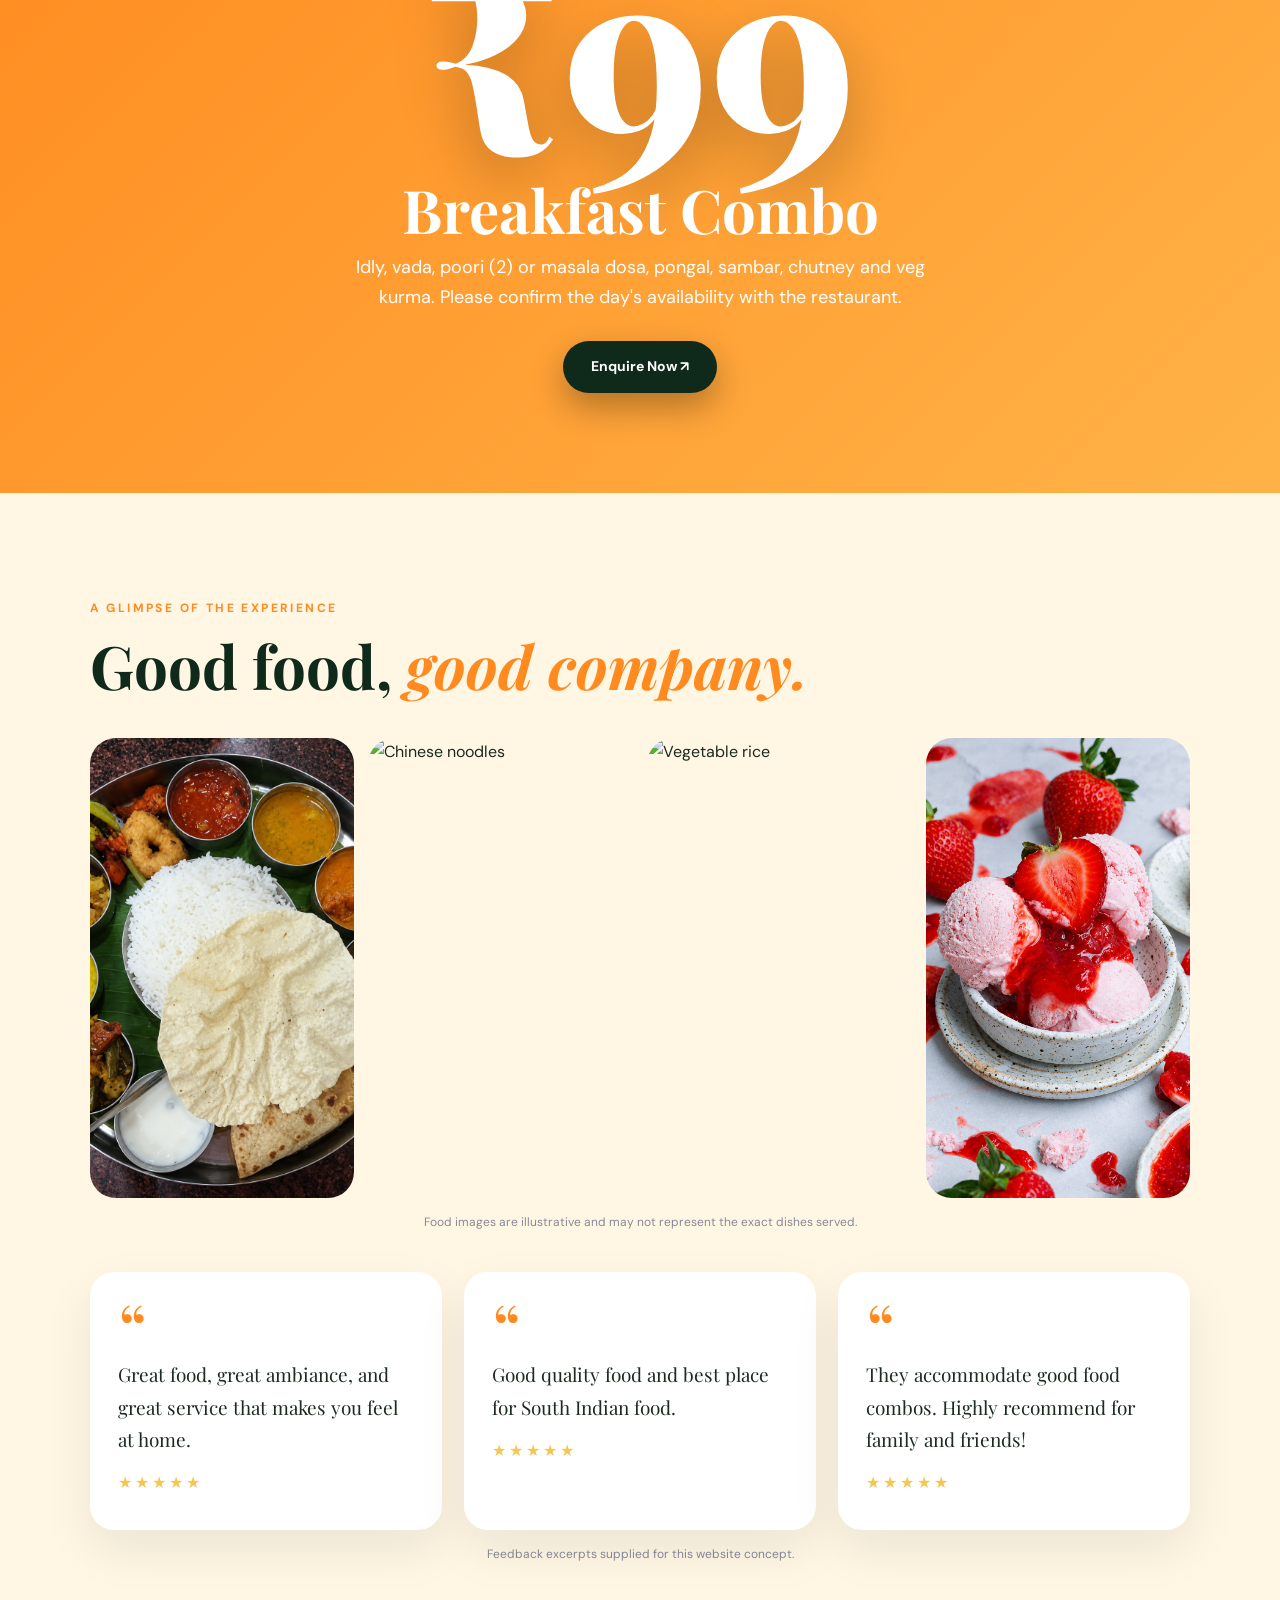
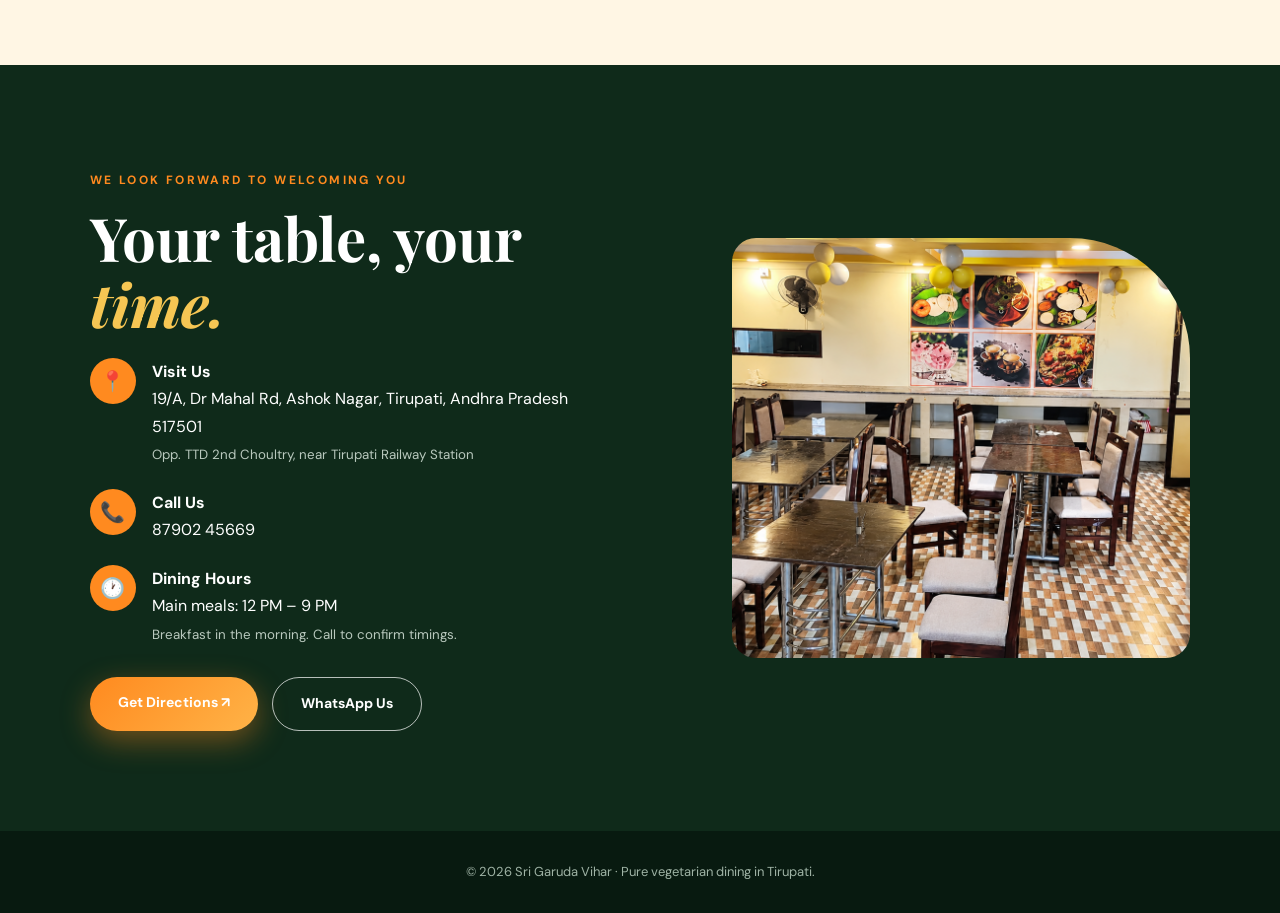
==== commit c120c142: "updated photos and layout" ====
--- a/index.html
+++ b/index.html
@@ -50,20 +50,20 @@
 #burger{display:none;background:none;border:0;color:#fff;font-size:28px;cursor:pointer}
 
 /* hero */
-.hero{position:relative;min-height:100vh;display:flex;align-items:center;padding-top:120px;color:#fff;overflow:hidden;background:url("images/hero2.jpg") center/cover;animation:zoom 24s ease-in-out infinite alternate}
+.hero{position:relative;min-height:100vh;display:flex;align-items:center;padding-top:120px;color:#fff;overflow:hidden;background:url("images/hero.jpg") center/cover,#0f2a1a;animation:zoom 24s ease-in-out infinite alternate}
 @keyframes zoom{to{background-size:118%}}
 .hero::before{content:"";position:absolute;inset:0;background:linear-gradient(105deg,rgba(8,24,14,.95),rgba(8,24,14,.6) 60%,rgba(8,24,14,.3))}
 #sparks{position:absolute;inset:0;width:100%;height:100%}
 .hero .wrap{position:relative;display:grid;grid-template-columns:1.2fr .8fr;gap:40px;align-items:center;width:100%}
 .hero h1{font-family:var(--serif);font-size:clamp(46px,7vw,98px);line-height:1.02;font-weight:800;margin:18px 0 24px}
-.hero h1 .w{display:inline-block;overflow:hidden;vertical-align:bottom}
+.hero h1 .w{display:inline-block;overflow:hidden;vertical-align:bottom;padding:0 .06em .22em;margin-bottom:-.22em}
 .hero h1 .w span{display:inline-block;transform:translateY(110%);animation:rise .9s cubic-bezier(.2,.8,.2,1) forwards}
 .hero h1 em{font-style:italic;background:linear-gradient(90deg,var(--gold),var(--s),var(--gold));background-size:200%;-webkit-background-clip:text;background-clip:text;color:transparent;animation:shim 4s linear infinite}
 @keyframes rise{to{transform:none}}
 @keyframes shim{to{background-position:200%}}
 .hero p.d{max-width:520px;color:rgba(255,255,255,.88);font-size:18px;margin-bottom:34px;opacity:0;animation:up 1s 1.4s forwards}
 .acts{display:flex;gap:14px;flex-wrap:wrap;opacity:0;animation:up 1s 1.7s forwards}
-.plate{position:relative;aspect-ratio:1;max-width:420px;margin-left:auto;transition:transform .2s}
+.plate{position:relative;aspect-ratio:1;width:100%;max-width:420px;margin-left:auto;transition:transform .2s}
 .plate .ph{position:absolute;inset:8%;border-radius:50%;overflow:hidden;border:6px solid var(--gold);box-shadow:0 40px 90px rgba(0,0,0,.55);animation:float 6s ease-in-out infinite}
 .plate svg{position:absolute;inset:0;width:100%;height:100%;animation:rot 22s linear infinite}
 .plate text{fill:var(--gold);font-size:11.5px;letter-spacing:4px;font-weight:700}
@@ -102,7 +102,8 @@
 .tabs button{padding:12px 22px;border-radius:999px;border:1.5px solid rgba(255,255,255,.3);background:transparent;color:#fff;font:600 14px var(--sans);cursor:pointer;transition:.3s}
 .tabs button.on,.tabs button:hover{background:var(--s);border-color:var(--s)}
 .mgrid{display:grid;grid-template-columns:.9fr 1.1fr;gap:40px;align-items:start}
-.mimg{aspect-ratio:4/3;height:auto;border-radius:24px;overflow:hidden;position:sticky;top:100px}
+.mimg{aspect-ratio:auto;height:auto;border-radius:24px;overflow:hidden;position:sticky;top:100px;background:rgba(255,255,255,.05)}
+.mimg img{width:100%!important;height:auto!important;max-height:540px;object-fit:contain!important}
 .mimg img{animation:zin 1s both}
 @keyframes zin{from{transform:scale(1.25);opacity:0}}
 .dish{display:flex;justify-content:space-between;gap:16px;align-items:center;padding:18px 20px;margin-bottom:12px;border-radius:18px;background:rgba(255,255,255,.06);border:1px solid rgba(255,255,255,.1);opacity:0;animation:slide .6s forwards;transition:.3s}
@@ -148,7 +149,8 @@
 .ci{display:flex;gap:16px;margin-top:22px}
 .ci b{width:46px;height:46px;border-radius:50%;background:var(--s);display:grid;place-items:center;flex:none;font-size:20px}
 .ci small{color:#b9c9be}
-.cimg{height:480px;border-radius:24px 160px 24px 24px;overflow:hidden}
+.cimg{height:auto!important;width:fit-content;max-width:100%;justify-self:center;border-radius:24px;overflow:hidden}
+.cimg img{width:auto!important;height:auto!important;max-width:100%;max-height:440px;object-fit:contain}
 
 footer{background:#081a10;color:#9fb3a5;text-align:center;padding:30px;font-size:13px}
 .wa{position:fixed;right:20px;bottom:20px;z-index:90;width:60px;height:60px;border-radius:50%;background:#25d366;display:grid;place-items:center;font-size:28px;animation:ring 2.4s infinite}
@@ -164,18 +166,17 @@
 .stats{grid-template-columns:1fr 1fr}.rev{grid-template-columns:1fr}
 .mimg{position:static;height:auto}
 .gal{height:auto;flex-direction:column}.gal div{height:130px;flex:none}.gal div:hover{height:260px;flex:none}
-.about .im{height:340px}.cimg{height:320px}
+.about .im{height:auto}.cimg{height:320px}
 }
 @media(prefers-reduced-motion:reduce){*{animation-duration:.01ms!important;transition-duration:.01ms!important}}
+.dish{padding:14px 18px;margin-bottom:9px}
+.morebtn{display:block;width:100%;margin-top:6px;padding:14px;border-radius:999px;border:1.5px solid var(--s);background:transparent;color:#fff;font:700 14px var(--sans);cursor:pointer;transition:.3s}
+.morebtn:hover{background:var(--s)}
+@media(hover:none){#glow{opacity:0}}
+.rip{position:fixed;z-index:1;width:20px;height:20px;margin:-10px 0 0 -10px;border-radius:50%;border:2px solid var(--gold);pointer-events:none;animation:rip .8s ease-out forwards}
+@keyframes rip{to{transform:scale(8);opacity:0}}
 @media(max-width:860px){
-  .hero{
-    background-size:cover!important;
-    background-position:center!important;
-    background-repeat:no-repeat!important;
-    animation:none!important;
-    min-height:92vh;
-    padding:110px 6% 90px;
-  }
+  .hero{background-size:cover!important;background-position:center!important;background-repeat:no-repeat!important;animation:none!important;min-height:92vh;padding:110px 6% 90px}
   .hero .wrap{padding:0}
   .hero h1{font-size:clamp(40px,11.5vw,58px);line-height:1.08}
   .hero p.d{font-size:16px;margin-bottom:26px}
@@ -183,14 +184,28 @@
   .acts .btn{text-align:center}
   .plate,.scroll{display:none}
 }
-.mimg{aspect-ratio:auto!important;height:auto!important;background:rgba(255,255,255,.05)}
-.mimg img{width:100%!important;height:auto!important;max-height:540px;object-fit:contain!important}
-.dish{padding:14px 18px;margin-bottom:9px}
-.morebtn{display:block;width:100%;margin-top:6px;padding:14px;border-radius:999px;border:1.5px solid var(--s);background:transparent;color:#fff;font:700 14px var(--sans);cursor:pointer;transition:.3s}
-.morebtn:hover{background:var(--s)}
-@media(hover:none){#glow{opacity:0}}
-.rip{position:fixed;z-index:1;width:20px;height:20px;margin:-10px 0 0 -10px;border-radius:50%;border:2px solid var(--gold);pointer-events:none;animation:rip .8s ease-out forwards}
-@keyframes rip{to{transform:scale(8);opacity:0}}
+@media(max-width:860px){
+  .gal div{transition:height .9s cubic-bezier(.2,.7,.2,1)}
+  .gal div.open{height:260px}
+}
+@media(min-width:861px){
+  .plate .ph,.plate svg{display:none}
+  .plate{aspect-ratio:auto;display:flex;flex-direction:column;align-items:flex-end;justify-content:center;gap:20px}
+  .plate .chip{position:static!important;font-size:15px;padding:14px 22px}
+}
+.cimg{align-self:stretch!important;height:auto!important;min-height:520px!important;width:100%!important;max-width:none!important;justify-self:stretch!important;border-radius:24px 160px 24px 24px!important;overflow:hidden!important}
+.cimg img{width:100%!important;height:100%!important;max-width:none!important;max-height:none!important;object-fit:cover!important;object-position:center!important}
+@media(max-width:860px){.cimg{min-height:340px!important;height:340px!important;border-radius:24px 110px 24px 24px!important}}
+.cimg{align-self:center!important;height:auto!important;min-height:420px!important;width:88%!important;max-width:none!important;justify-self:end!important;border-radius:24px 120px 24px 24px!important;overflow:hidden!important}
+.cimg img{width:100%!important;height:100%!important;max-width:none!important;max-height:none!important;object-fit:cover!important;object-position:center!important}
+@media(max-width:860px){.cimg{width:100%!important;min-height:300px!important;height:300px!important;justify-self:stretch!important;border-radius:24px 90px 24px 24px!important}}
+.cimg img{object-position:52% 40%!important}
+.cimg{align-self:center!important;width:88%!important;max-width:none!important;justify-self:end!important;height:auto!important;min-height:0!important;border-radius:24px 120px 24px 24px!important;overflow:hidden!important}
+.cimg img{width:100%!important;height:420px!important;max-height:none!important;object-fit:cover!important;object-position:52% 40%!important}
+@media(max-width:860px){
+  .cimg{width:100%!important;justify-self:stretch!important;border-radius:24px 90px 24px 24px!important}
+  .cimg img{height:300px!important}
+}
 </style>
 </head>
 <body>
@@ -231,7 +246,7 @@
 <section id="about">
   <div class="wrap">
     <div class="about rv">
-      <div class="im"><img src="images/our.jpg" alt="Sri Garuda Vihar interior" onerror="this.src='https://images.unsplash.com/photo-1589301760014-d929f3979dbc?auto=format&fit=crop&w=1000&q=85'"></div>
+    <div class="im"><img src="images/our.jpg" alt="Inside Sri Garuda Vihar restaurant"></div>
       <div>
         <span class="tag">Our story</span>
         <h2>A little comfort in every <i>meal.</i></h2>
@@ -276,14 +291,12 @@
   <div class="wrap">
     <span class="tag">A glimpse of the experience</span>
     <h2 class="rv">Good food, <i>good company.</i></h2>
-
-<div class="gal rv">
-  <div><img src="images/meal.jpg" alt="Meals and thali" loading="lazy"></div>
-  <div><img src="images/chinese.jpg" alt="Chinese noodles" loading="lazy" onerror="this.onerror=null;this.src='https://images.unsplash.com/photo-1585032226651-759b368d7246?auto=format&fit=crop&w=900&q=80'"></div>
-  <div><img src="https://images.unsplash.com/photo-1603133872878-684f208fb84b?auto=format&fit=crop&w=900&q=80" alt="Vegetable rice" loading="lazy"></div>
-  <div><img src="images/dessert.jpg" alt="Desserts" loading="lazy"></div>
-</div>
-    
+    <div class="gal rv">
+      <div><img src="images/meal.jpg" alt="Meals and thali" loading="lazy" onerror="this.onerror=null;this.src='https://images.unsplash.com/photo-1546833999-b9f581a1996d?auto=format&fit=crop&w=900&q=80'"></div>
+      <div><img src="images/chinese.jpg" alt="Chinese noodles" loading="lazy" onerror="this.onerror=null;this.src='https://images.unsplash.com/photo-1585032226651-759b368d7246?auto=format&fit=crop&w=900&q=80'"></div>
+      <div><img src="https://images.unsplash.com/photo-1603133872878-684f208fb84b?auto=format&fit=crop&w=900&q=80" alt="Vegetable rice" loading="lazy"></div>
+      <div><img src="images/dessert.jpg" alt="Desserts" loading="lazy" style="object-position:center 60%" onerror="this.onerror=null;this.src='https://images.unsplash.com/photo-1488477181946-6428a0291777?auto=format&fit=crop&w=900&q=80'"></div>
+  </div>
     <p class="note">Food images are illustrative and may not represent the exact dishes served.</p>
     <div class="rev">
       <div class="rc rv"><q>Great food, great ambiance, and great service that makes you feel at home.</q><div class="stars">★★★★★</div></div>
@@ -382,7 +395,7 @@
 const M={
  "Breakfast Combo":{f:"breakfast",img:"1589301760014-d929f3979dbc",d:[["Breakfast Combo","Idly, vada, poori (2) or masala dosa, pongal, sambar, chutney and veg kurma.","₹99",1],["Idly","Steamed rice cakes served with sambar and chutney."],["Vada","Crisp medu vada with sambar and chutney."],["Poori","Soft pooris served with veg kurma.","",1],["Pongal","Ghee pongal tempered with cumin and pepper."]]},
  "Dosa":{f:"south-indian",img:"1668236543090-82eba5ee5976",d:[["Dosa","Golden crisp dosa with chutney and sambar."],["Masala Dosa","Crisp dosa filled with spiced potato masala.","",1]]},
- "Meals & Thali":{f:"meals-thali",img:"1546833999-b9f581a1996d",d:[["Veg Meals","Unlimited style vegetarian meals with rice, curries, sambar, rasam and curd.","",1],["Veg Thali","Complete vegetarian thali with curries, rice, chapati and sweet.","",1],["Chapati","Soft chapati served with curry."]]},
+  "Meals & Thali":{f:"meal1",img:"1546833999-b9f581a1996d",d:[["Veg Meals","Unlimited style vegetarian meals with rice, curries, sambar, rasam and curd.","",1],["Veg Thali","Complete vegetarian thali with curries, rice, chapati and sweet.","",1],["Chapati","Soft chapati served with curry."]]},
  "Rice":{f:"rice",img:"1512058564366-18510be2db19",d:[["Fried Rice","Vegetable fried rice tossed with fresh vegetables.","",1],["Jeera Rice","Fragrant basmati rice tempered with cumin."],["Gobi Fried Rice","Fried rice tossed with crisp cauliflower."],["Mushroom Rice","Rice cooked with mushroom and mild spices."],["Paneer Rice","Rice tossed with paneer cubes and spices."]]},
  "Chinese":{f:"chinese",img:"1585032226651-759b368d7246",d:[["Veg Noodles","Indo-Chinese noodles tossed with vegetables.","",1],["Gobi Noodles","Noodles tossed with crisp cauliflower."],["Gobi 65","Spicy deep-fried cauliflower starter.","",1],["Gobi Chilli","Cauliflower tossed in a spicy chilli sauce."],["Paneer Chilli","Paneer cubes tossed in a spicy chilli sauce.","",1],["Mushroom Chilli","Mushroom tossed in a spicy chilli sauce."]]},
  "Desserts":{f:"deserts",img:"1488477181946-6428a0291777",d:[["Apricot Delight","Chilled apricot dessert."],["Strawberry Malai","Creamy strawberry malai dessert."],["Fruits Cream","Fresh fruits in sweetened cream."]]}
@@ -390,7 +403,7 @@
 let cat="All",qs="",more=false;
 ["All",...Object.keys(M)].forEach(k=>{
   const b=document.createElement("button");b.textContent=k;
-  b.onclick=()=>{cat=k;more=false;show()}
+  b.onclick=()=>{cat=k;more=false;show()};$("#tabs").appendChild(b);
 });
 $("#q").oninput=e=>{qs=e.target.value.trim().toLowerCase();if(qs)cat="All";show()};
 function show(){
@@ -412,6 +425,11 @@
 addEventListener("touchstart",e=>{tg(e);const r=document.createElement("span");r.className="rip";r.style.left=e.touches[0].clientX+"px";r.style.top=e.touches[0].clientY+"px";document.body.appendChild(r);setTimeout(()=>r.remove(),900)},{passive:true});
 addEventListener("touchmove",tg,{passive:true});
 addEventListener("touchend",()=>{gt=setTimeout(()=>gl.style.opacity=0,700)},{passive:true});
+// gallery photos open automatically while scrolling (effect shows on phones only)
+const go=new IntersectionObserver(es=>es.forEach(e=>{
+  if(e.isIntersecting){e.target.classList.add("open");go.unobserve(e.target)}
+}),{threshold:.6});
+$$(".gal div").forEach(d=>go.observe(d));
 </script>
 </body>
 </html>
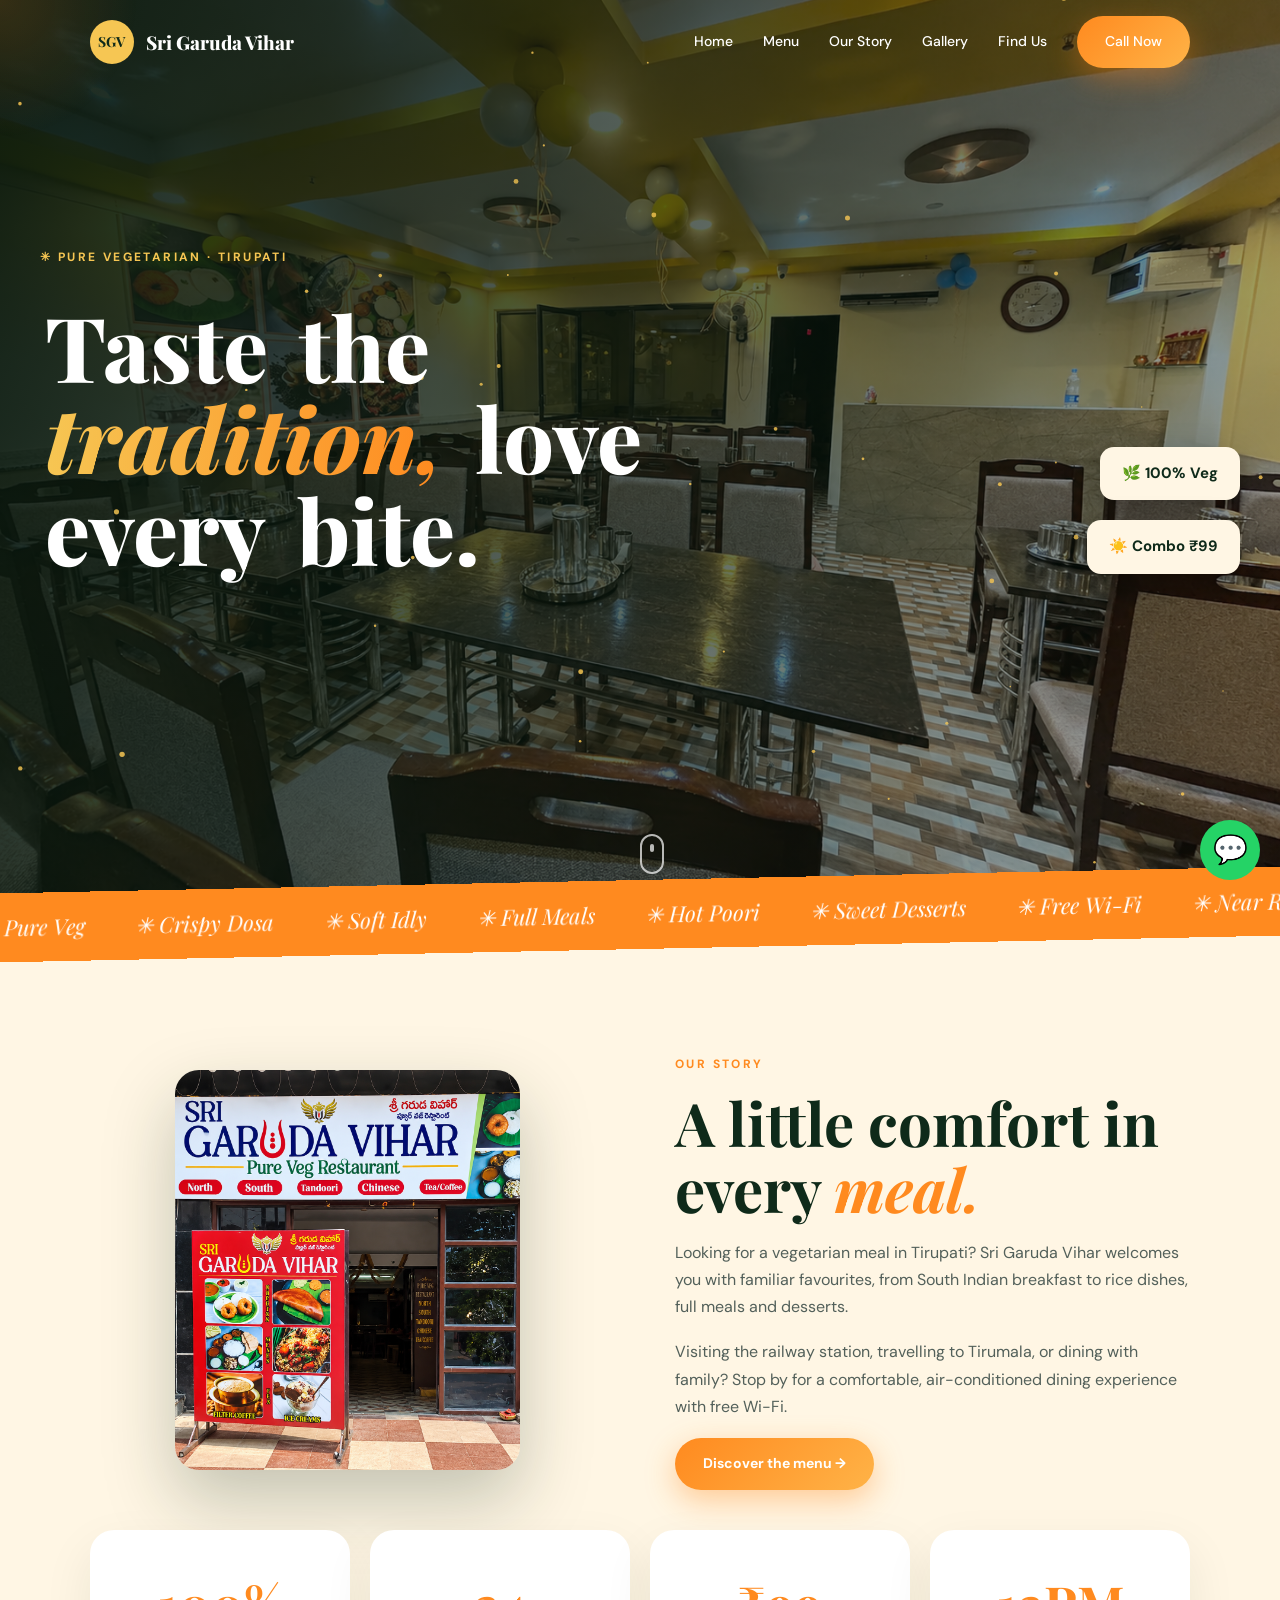
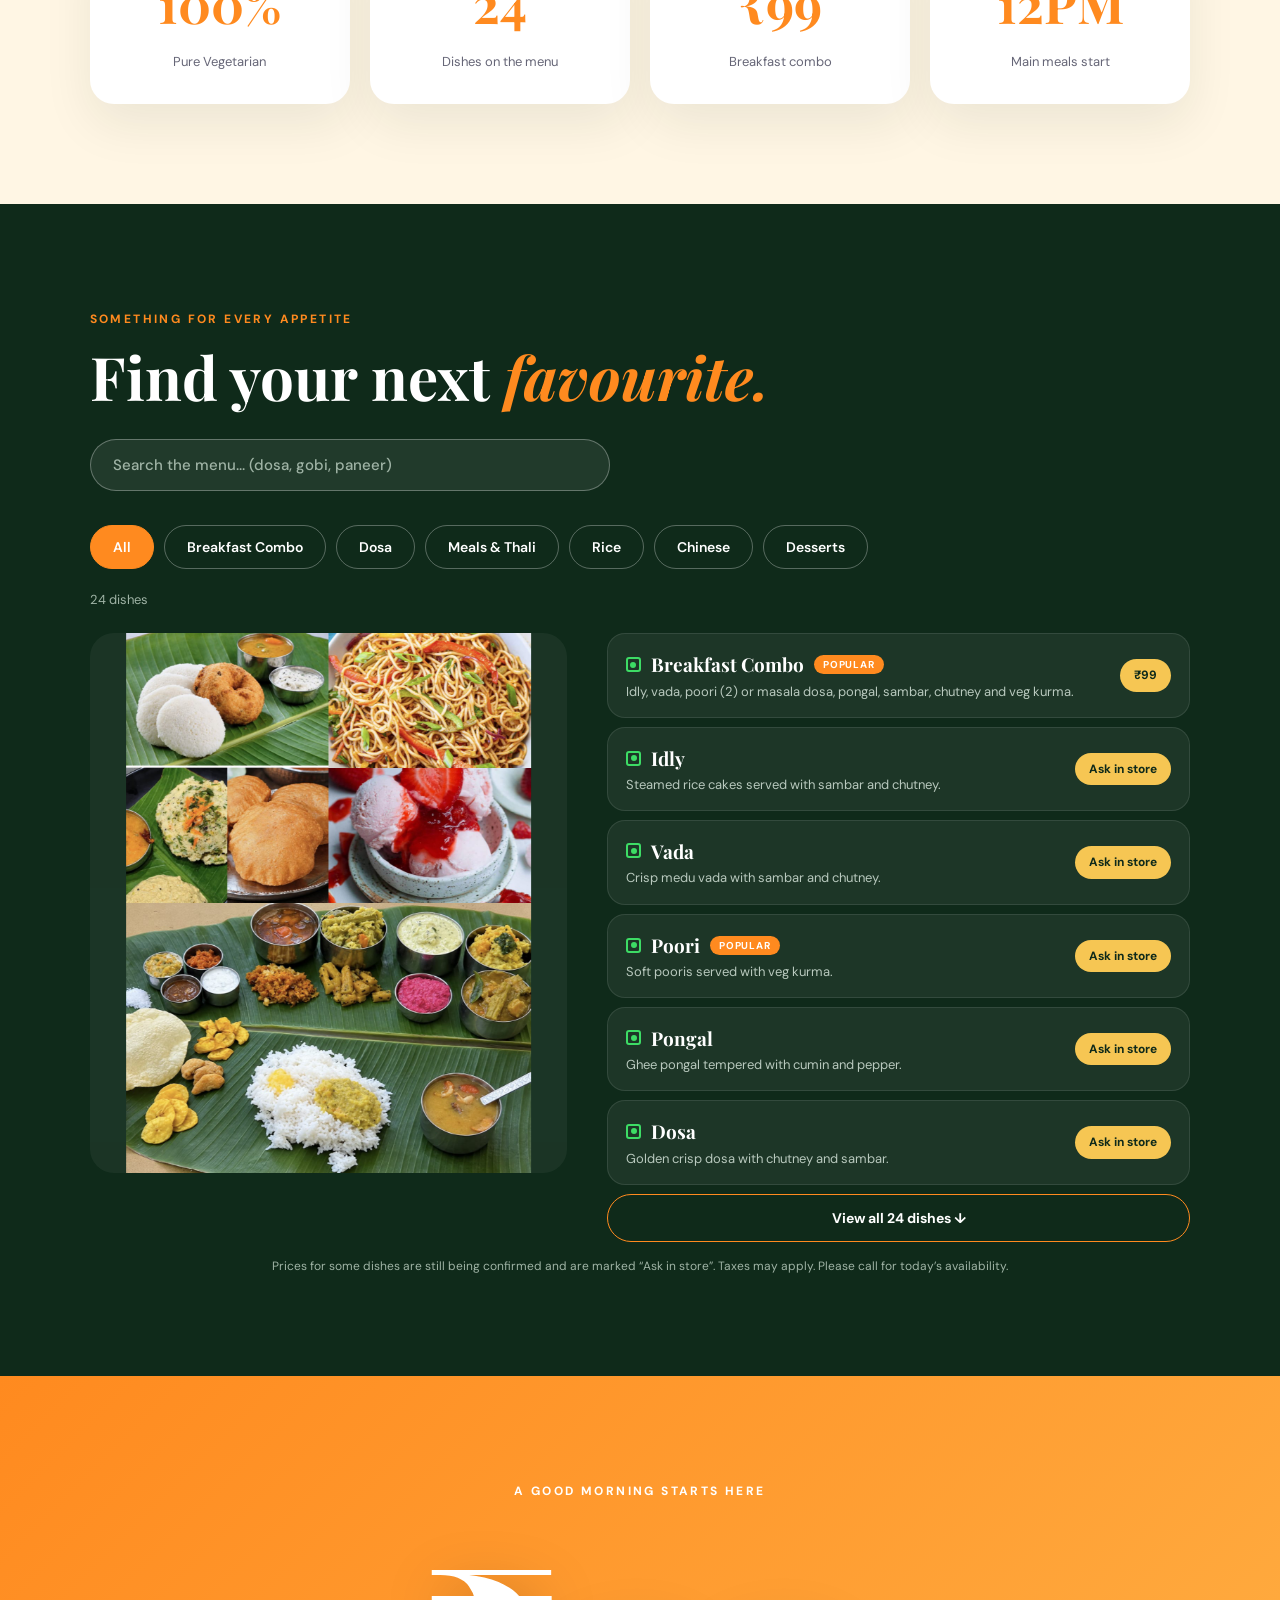
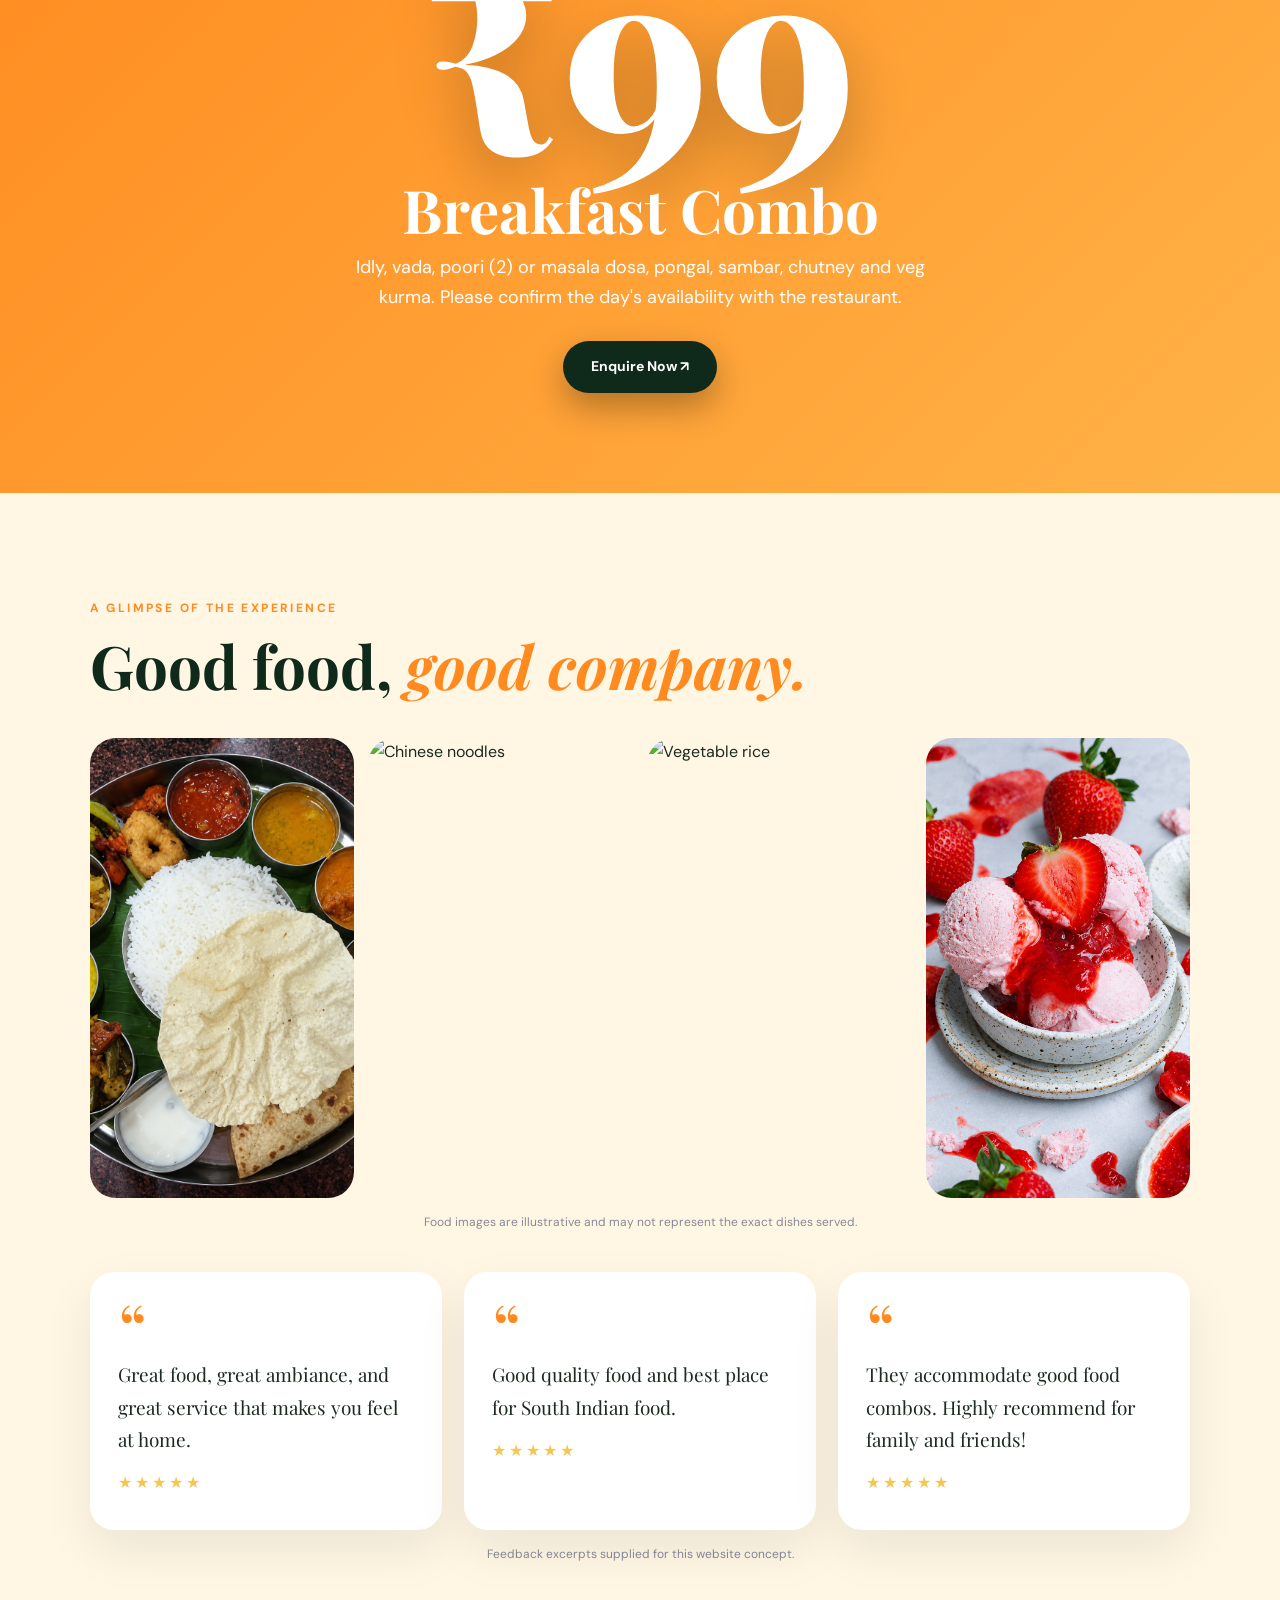
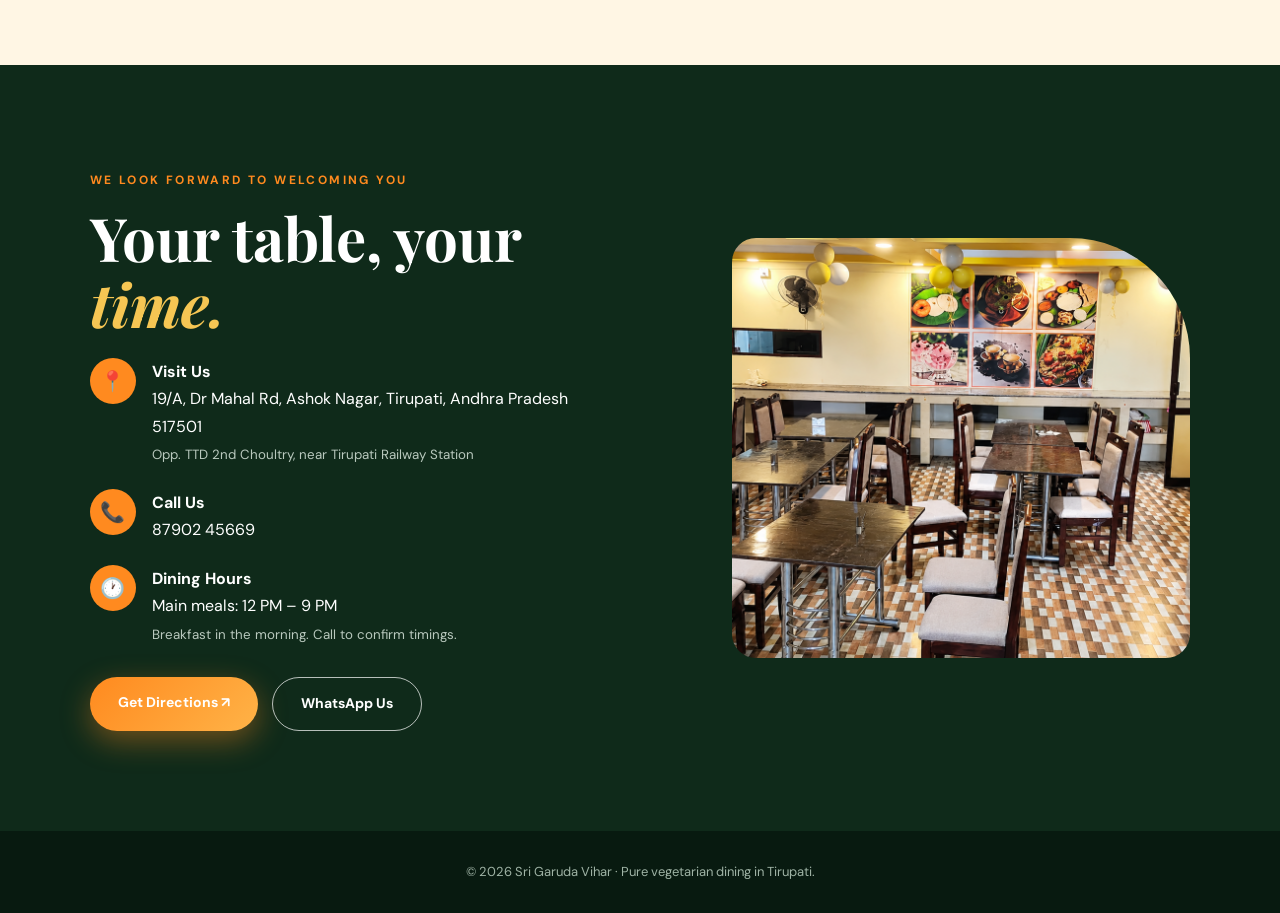
==== commit fd3cf450: "updated photos and layout" ====
--- a/index.html
+++ b/index.html
@@ -205,6 +205,11 @@
 @media(max-width:860px){
   .cimg{width:100%!important;justify-self:stretch!important;border-radius:24px 90px 24px 24px!important}
   .cimg img{height:300px!important}
+}
+@media(max-width:860px){
+  .hero .plate{display:flex!important;visibility:visible!important;flex-direction:row;flex-wrap:wrap;gap:12px;width:100%!important;height:auto!important;aspect-ratio:auto!important;max-width:none!important;margin:22px 0 0!important}
+  .hero .plate .ph,.hero .plate svg{display:none!important}
+  .hero .plate .chip{display:inline-block!important;position:static!important;font-size:14px;padding:10px 16px;opacity:1!important}
 }
 </style>
 </head>
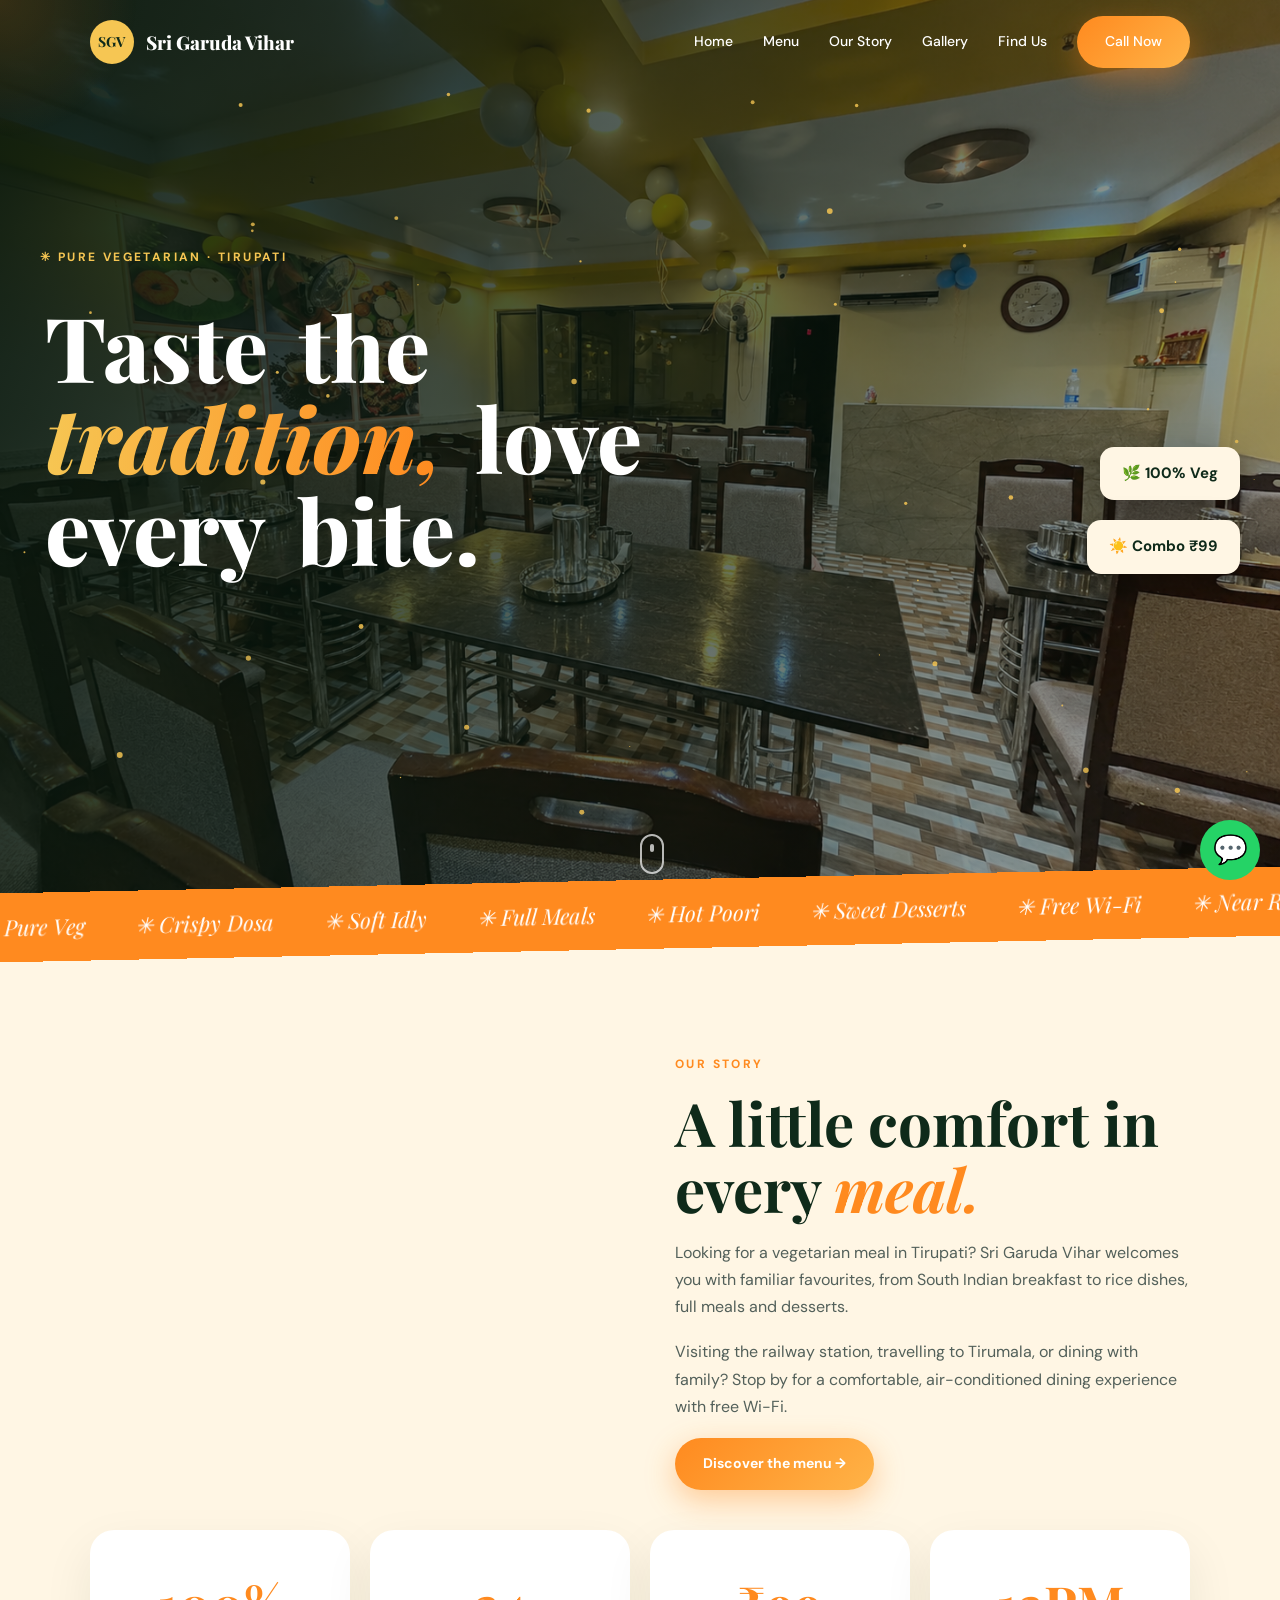
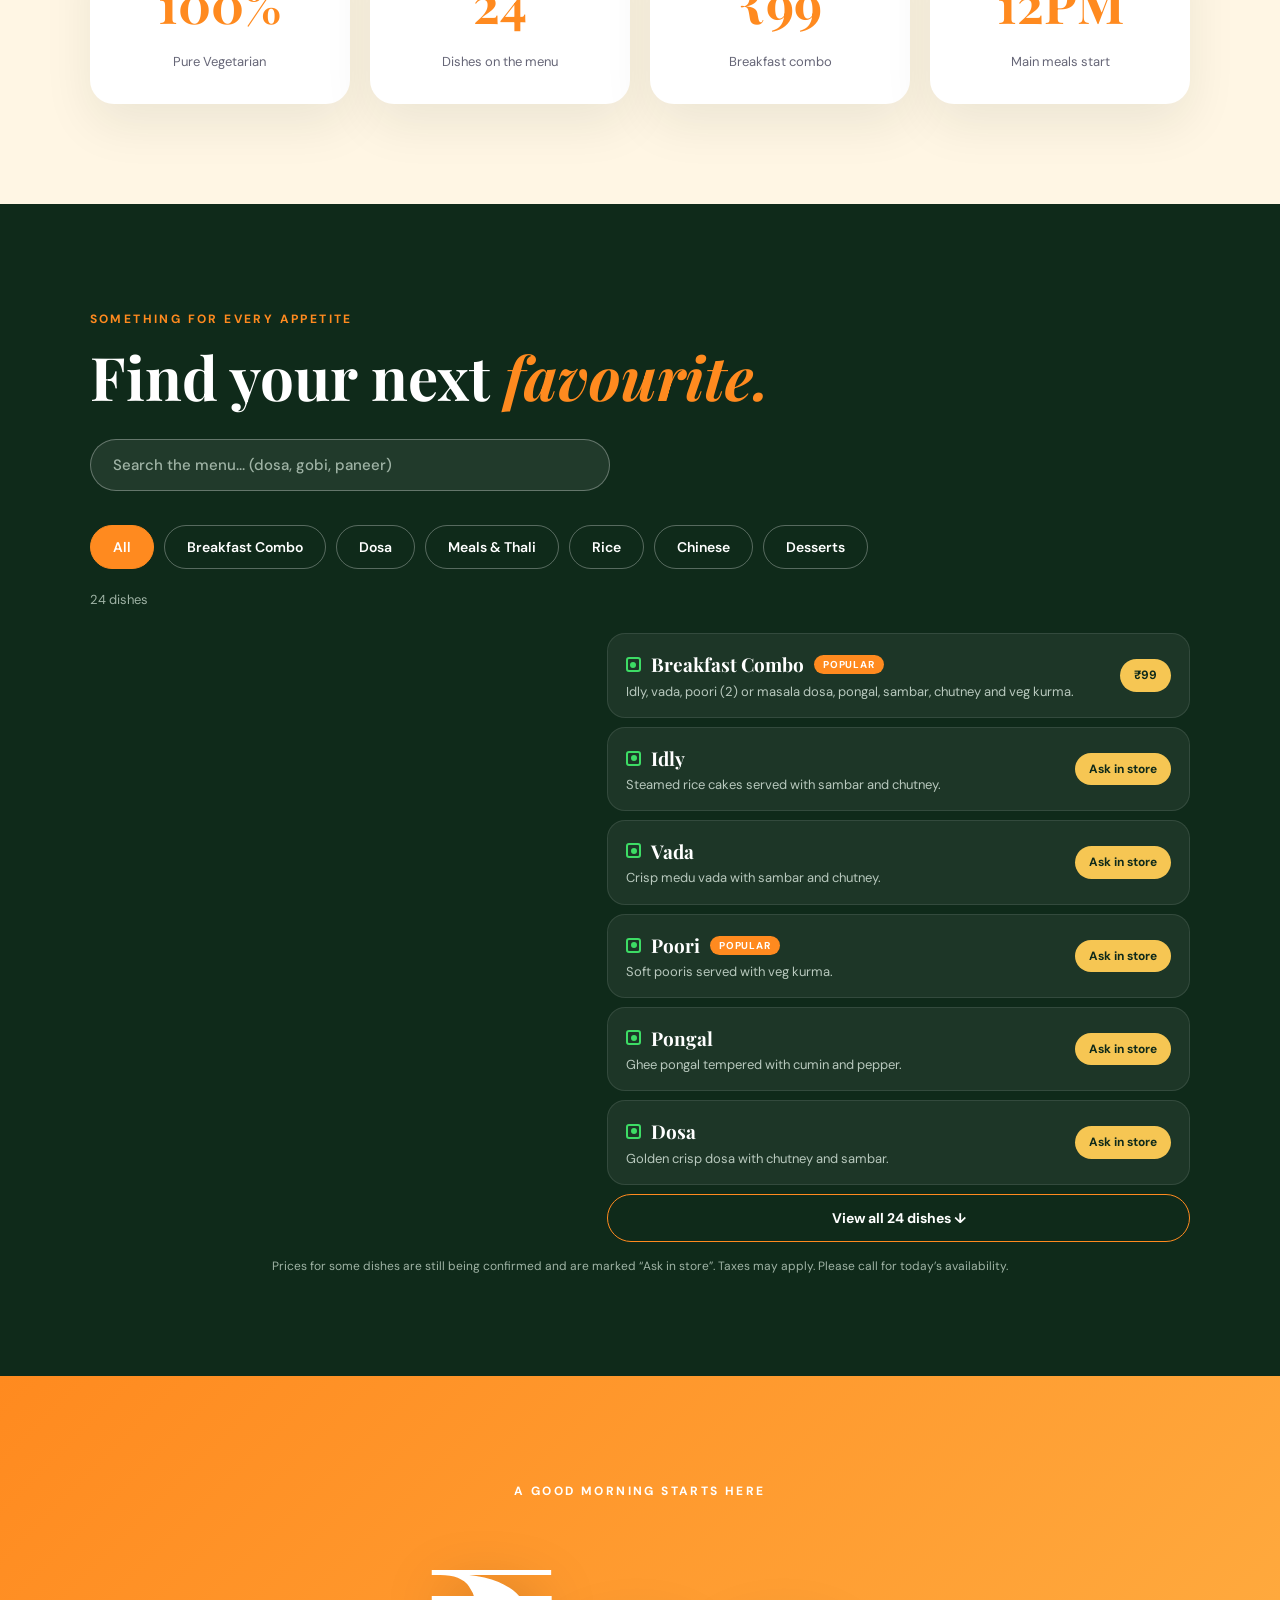
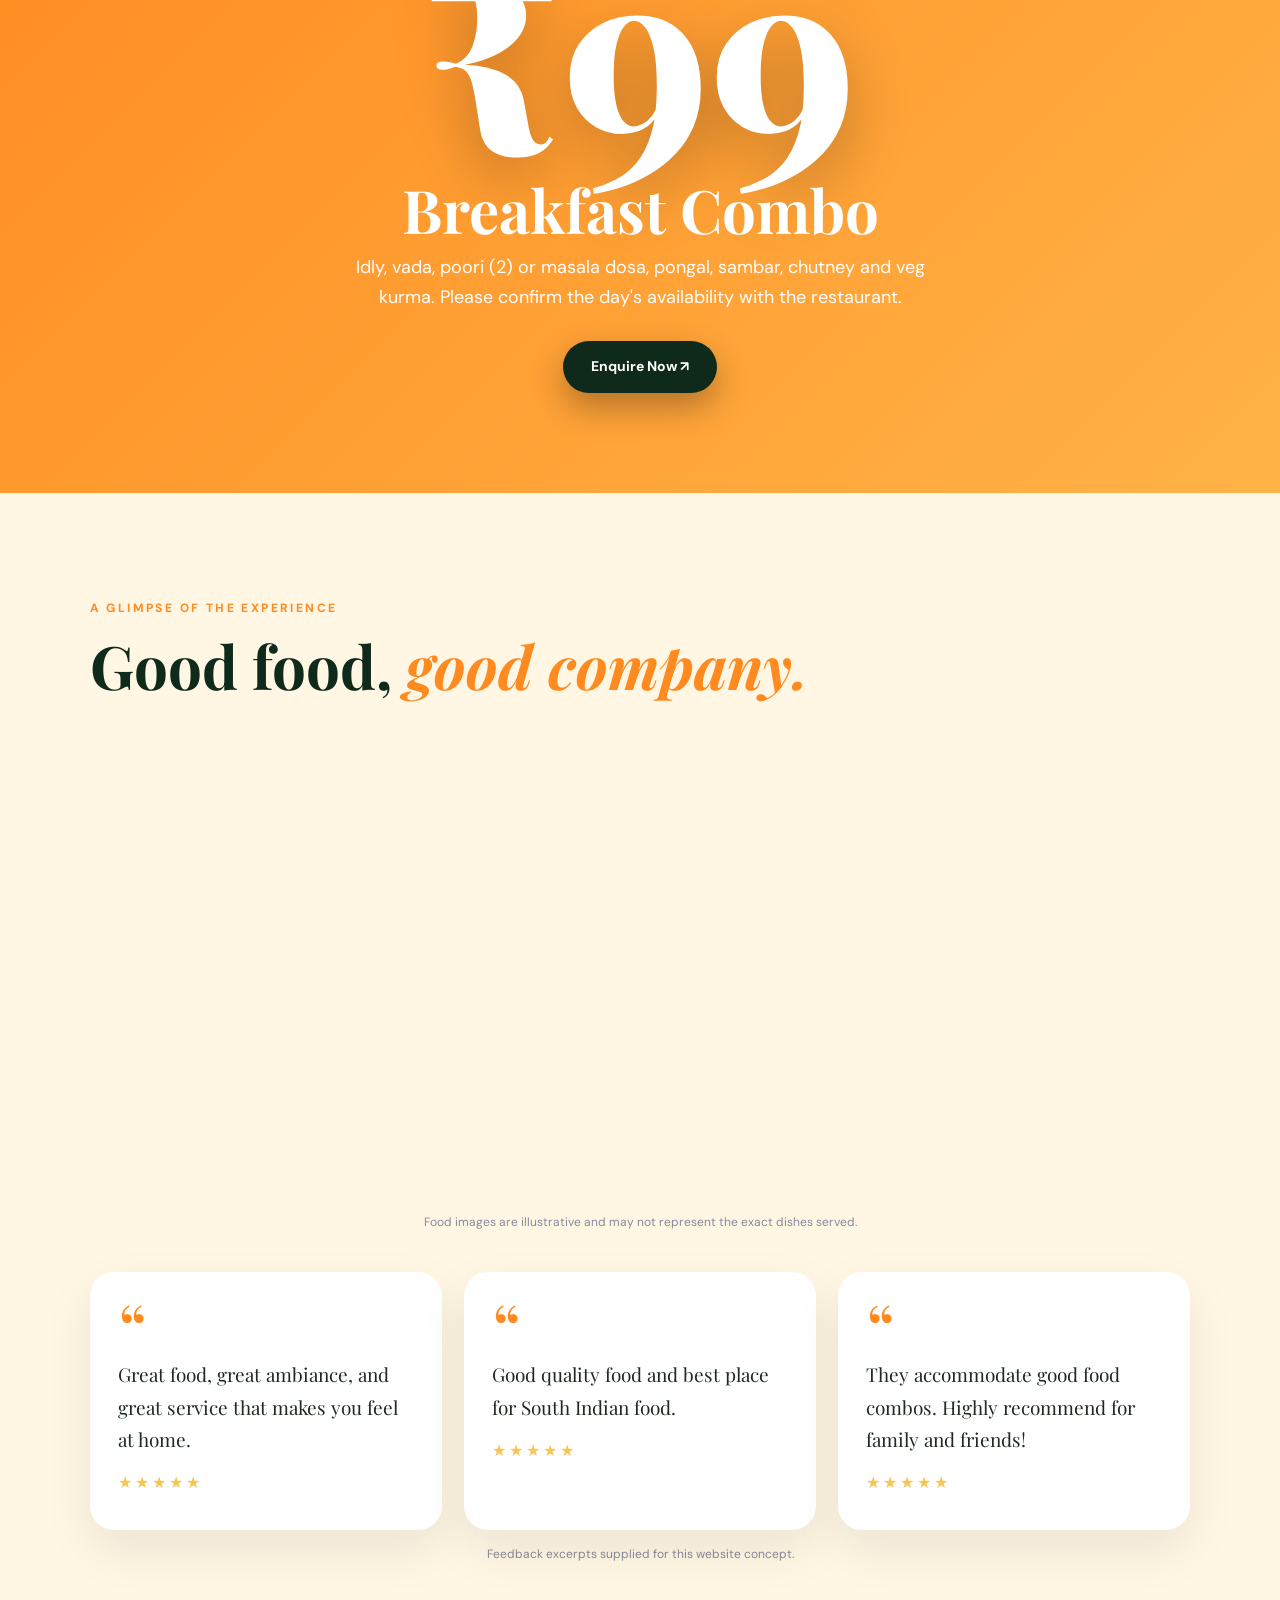
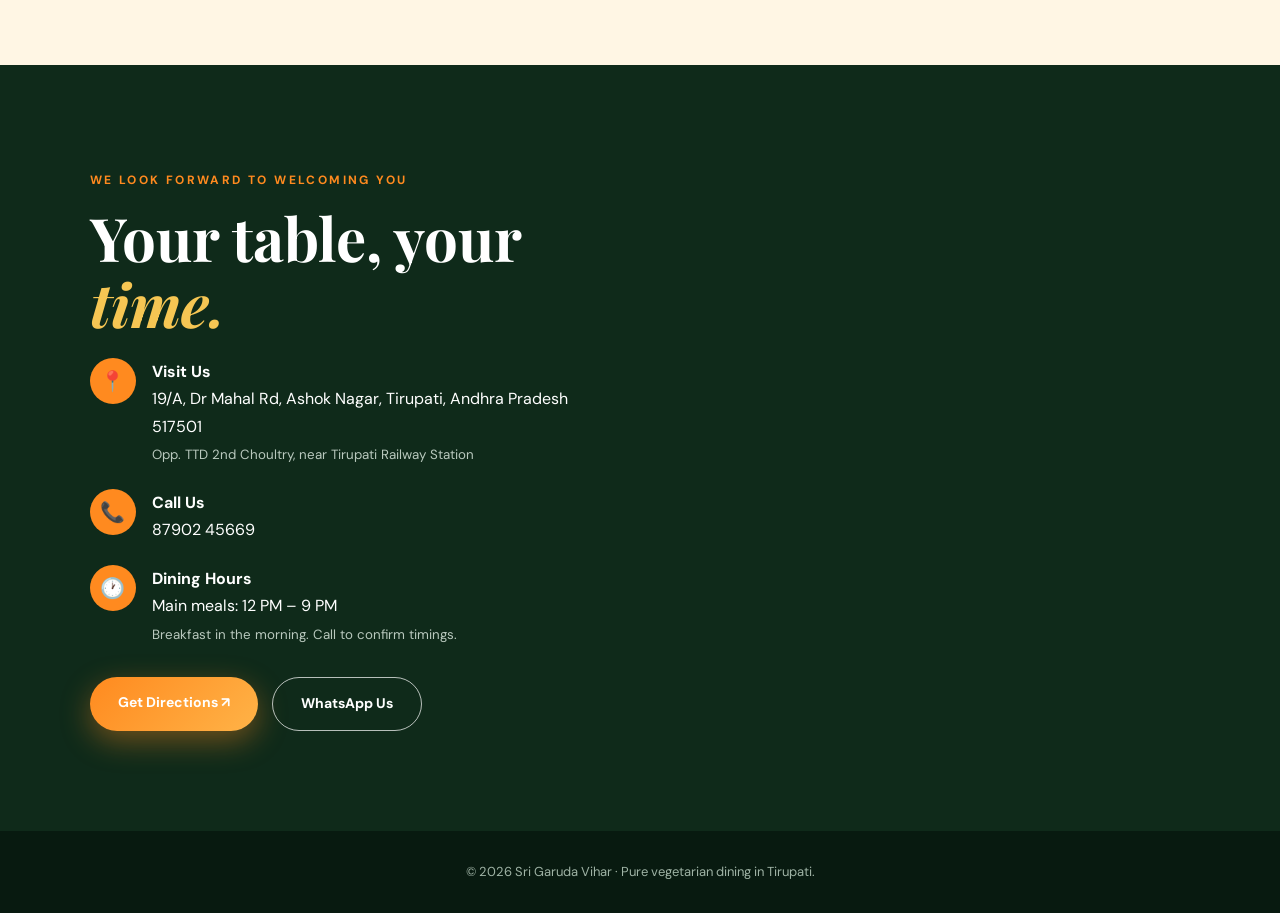
==== commit e459b1f3: "added scroll animation" ====
--- a/index.html
+++ b/index.html
@@ -211,6 +211,11 @@
   .hero .plate .ph,.hero .plate svg{display:none!important}
   .hero .plate .chip{display:inline-block!important;position:static!important;font-size:14px;padding:10px 16px;opacity:1!important}
 }
+.js-anim .pic{opacity:0;transform:translateY(70px) scale(.9);clip-path:inset(0 0 100% 0 round 24px);transition:opacity .9s ease,transform 1.1s cubic-bezier(.2,.8,.2,1),clip-path 1.2s cubic-bezier(.2,.8,.2,1)}
+.js-anim .pic.on{opacity:1;transform:none;clip-path:inset(0 0 0 0 round 24px)}
+.pic img{transform:scale(1.3);transition:transform 2s cubic-bezier(.2,.8,.2,1)}
+.pic.on img{transform:scale(1)}
+@media(max-width:860px){.gal div{height:230px!important;flex:none!important}}
 </style>
 </head>
 <body>
@@ -435,6 +440,16 @@
   if(e.isIntersecting){e.target.classList.add("open");go.unobserve(e.target)}
 }),{threshold:.6});
 $$(".gal div").forEach(d=>go.observe(d));
+// scroll animation for all photos
+document.documentElement.classList.add("js-anim");
+const picIO=new IntersectionObserver(es=>es.forEach(e=>{
+  if(e.isIntersecting){e.target.classList.add("on");picIO.unobserve(e.target)}
+}),{threshold:.15});
+$$(".gal div,.mimg,.about .im,.cimg").forEach((el,i)=>{
+  el.classList.add("pic");
+  el.style.transitionDelay=(i%4)*.12+"s";
+  picIO.observe(el);
+});
 </script>
 </body>
 </html>
